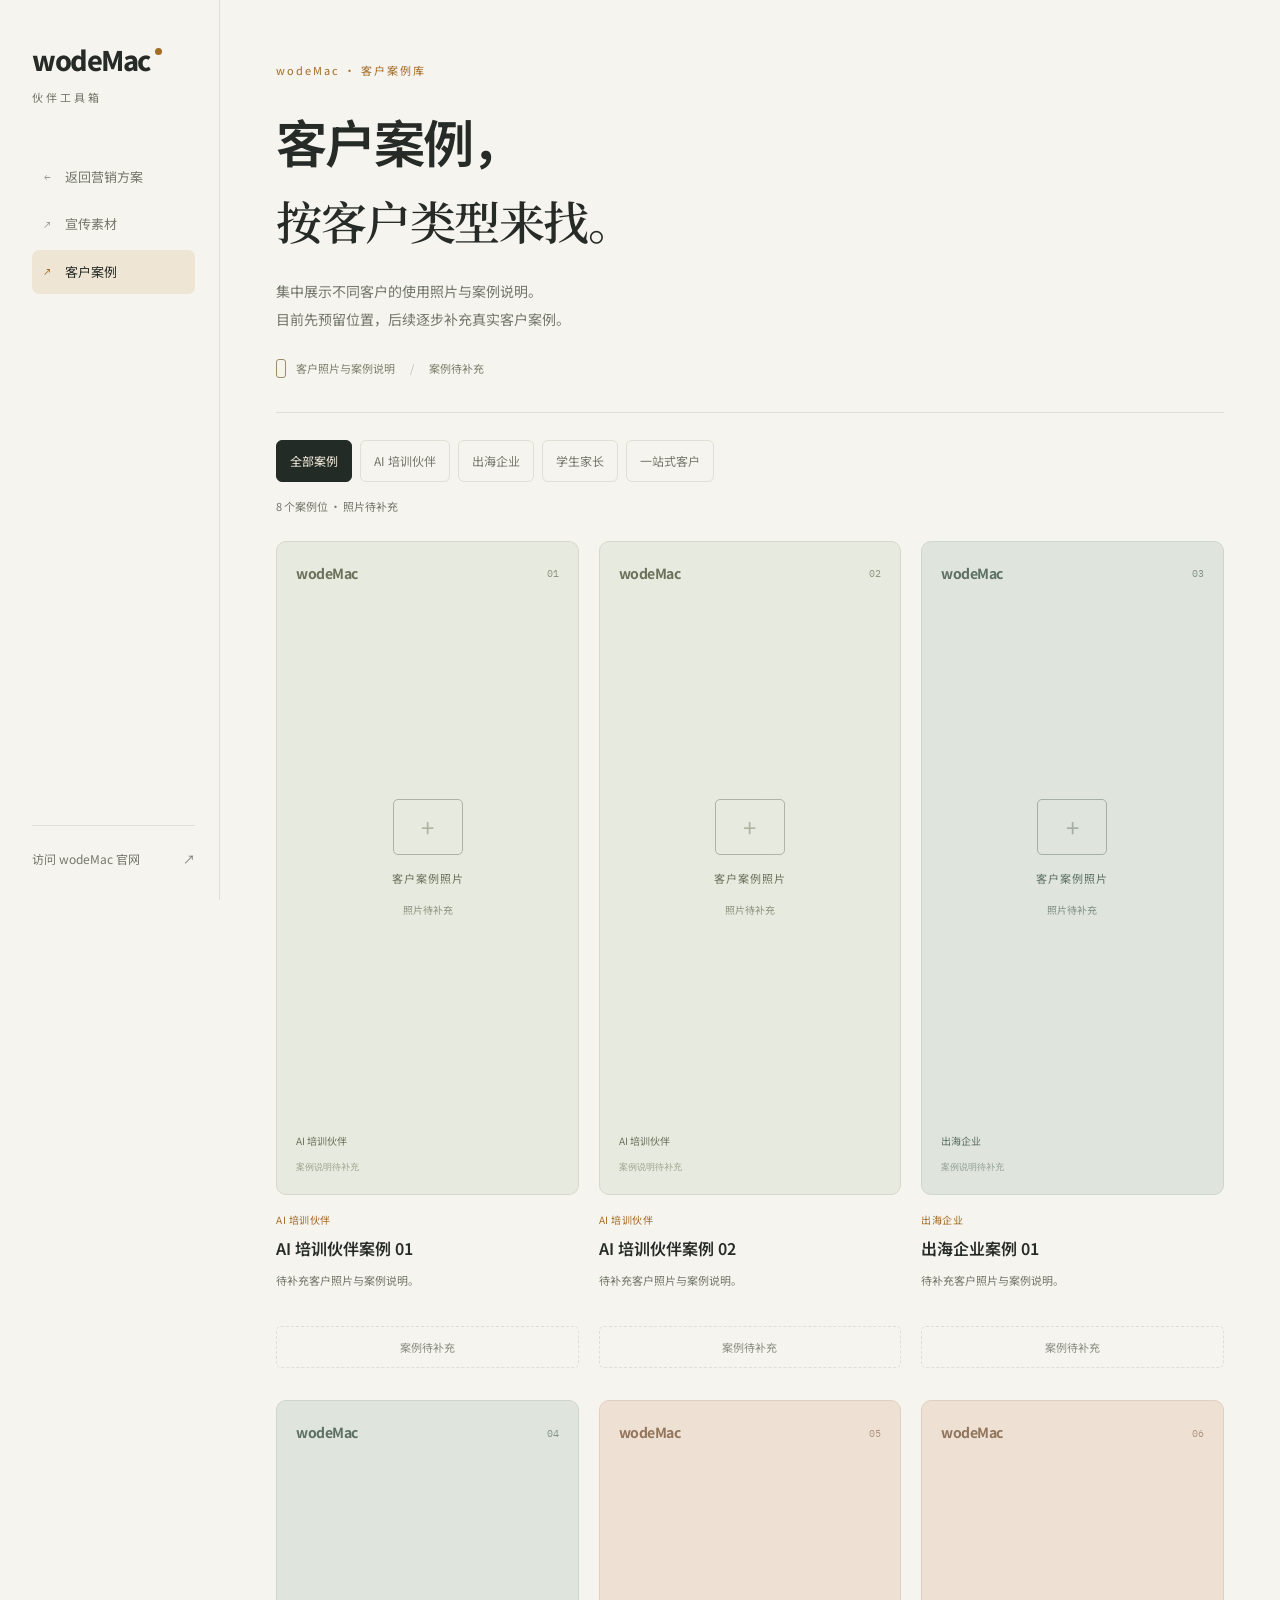
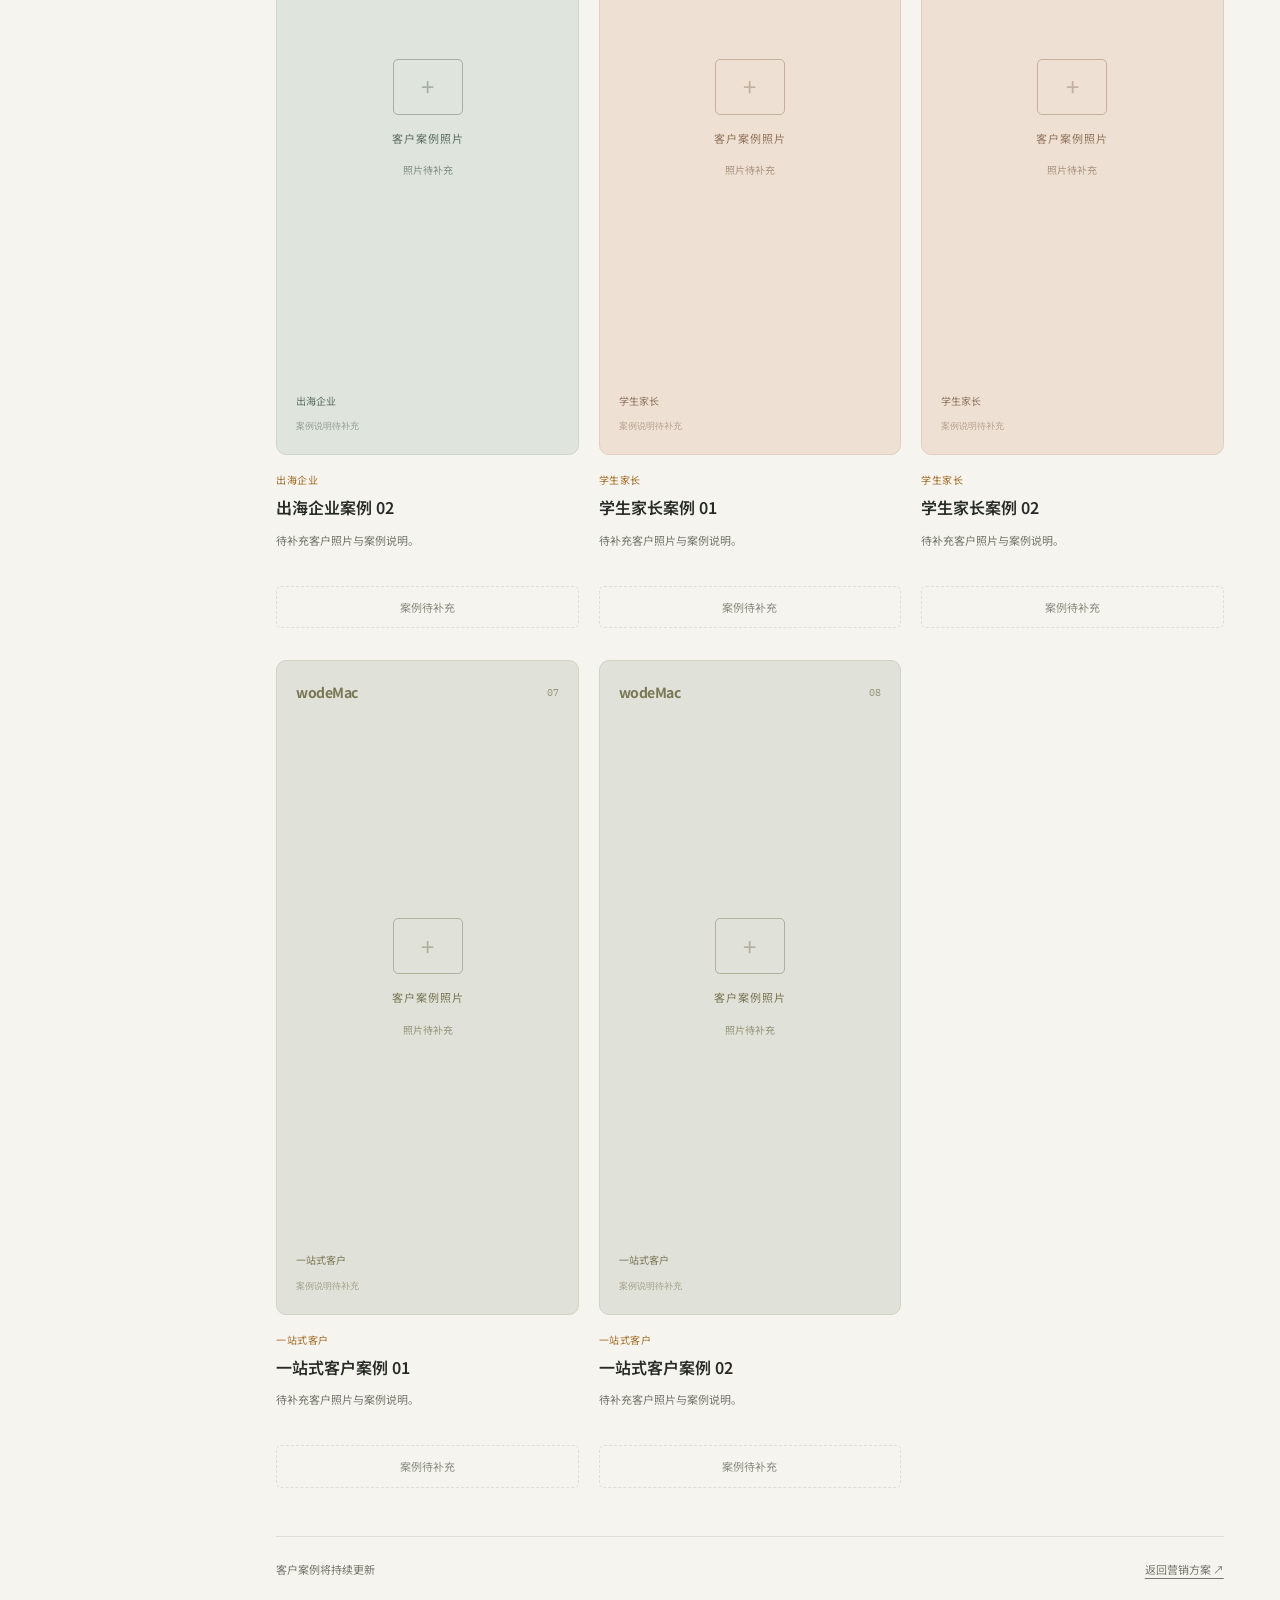
==== cases.html @ 7e81c93b "Add categorized customer case library placeholders" ====
<!DOCTYPE html>
<html lang="zh-CN">
<head>
<meta charset="utf-8"><meta name="viewport" content="width=device-width,initial-scale=1,viewport-fit=cover">
<meta name="theme-color" content="#f6f4ee"><meta name="description" content="wodeMac 客户案例库，按 AI 培训伙伴、出海企业、学生家长和一站式客户分类。">
<title>客户案例 · wodeMac</title>
<link rel="preconnect" href="https://fonts.googleapis.com"><link rel="preconnect" href="https://fonts.gstatic.com" crossorigin>
<link href="https://fonts.googleapis.com/css2?family=IBM+Plex+Mono:wght@400;500;600&family=Noto+Sans+SC:wght@400;500;600;700;800&family=Noto+Serif+SC:wght@600;700&display=swap" rel="stylesheet">
<link rel="stylesheet" href="styles.css"><script src="materials.js" defer></script>
</head>
<body class="materials-page cases-page" data-library="cases">
<a class="skip-link" href="#library">跳到客户案例</a>
<aside class="sidebar" aria-label="伙伴工具箱">
  <a class="wordmark" href="index.html" aria-label="返回营销方案">wodeMac<span class="brand-dot" aria-hidden="true"></span></a>
  <p class="sidebar-caption">伙伴工具箱</p>
  <nav class="chapter-nav" aria-label="页面导航">
    <a href="index.html"><span>←</span>返回营销方案</a>
    <a href="materials.html"><span>↗</span>宣传素材</a>
    <a class="current" href="cases.html" aria-current="page"><span>↗</span>客户案例</a>
  </nav>
  <a class="official-link" href="https://wodemac.com/" target="_blank" rel="noopener">访问 wodeMac 官网 <span aria-hidden="true">↗</span></a>
</aside>
<main id="library">
  <header class="library-hero">
    <p class="library-eyebrow">wodeMac · 客户案例库</p>
    <h1>客户案例，<br><span>按客户类型来找。</span></h1>
    <p class="library-intro">集中展示不同客户的使用照片与案例说明。<br>目前先预留位置，后续逐步补充真实客户案例。</p>
    <div class="library-format"><span class="format-symbol" aria-hidden="true"></span>客户照片与案例说明 <span class="format-divider" aria-hidden="true">/</span> 案例待补充</div>
  </header>
  <section class="library-content" aria-label="按客户群查找案例">
    <div class="library-toolbar"><div class="asset-filters" role="group" aria-label="客户群分类" id="asset-filters"></div><p id="asset-count" aria-live="polite">正在加载案例分类…</p></div>
    <div class="asset-grid" id="asset-grid"></div>
    <p class="library-error" id="library-error" hidden>案例列表暂时无法加载，请刷新页面重试。</p>
  </section>
  <footer class="library-footer"><span>客户案例将持续更新</span><a href="index.html">返回营销方案 ↗</a></footer>
</main>
</body></html>
---- styles.css ----
:root{color-scheme:light;--paper:#f6f4ee;--surface:#fffefa;--ink:#272b27;--muted:#73776c;--line:#dedfd5;--gold:#a36c27;--gold-soft:#eee5d4;--dark:#222b26;--sans:"Noto Sans SC","PingFang SC","Microsoft YaHei",sans-serif;--serif:"Noto Serif SC","Songti SC",serif;--mono:"IBM Plex Mono",ui-monospace,monospace;scroll-behavior:auto;scroll-padding-top:36px}
*{box-sizing:border-box}body{margin:0;background:var(--paper);color:var(--ink);font:400 15px/1.85 var(--sans);-webkit-font-smoothing:antialiased}a{color:inherit;text-underline-offset:4px}button,input{font:inherit}button,a,input{-webkit-tap-highlight-color:transparent}button{cursor:pointer}button:focus-visible,a:focus-visible,input:focus-visible{outline:3px solid #a36c27;outline-offset:4px}[hidden]{display:none!important}::selection{background:#e6d3ad;color:#222b26}p,h1,h2,h3{margin:0}ul{margin:0;padding-left:1.3em;display:grid;gap:10px}li::marker{color:var(--gold)}b,strong{font-weight:650}.skip-link{position:fixed;left:20px;top:-70px;z-index:30;padding:12px 20px;background:var(--surface)}.skip-link:focus{top:12px}
.sidebar{position:fixed;inset:0 auto 0 0;width:220px;padding:42px 24px 30px 32px;border-right:1px solid var(--line);display:flex;flex-direction:column;z-index:10;background:var(--paper)}.wordmark{display:flex;align-items:center;gap:5px;font-size:27px;line-height:1.3;font-weight:800;letter-spacing:-1.5px;text-decoration:none;white-space:nowrap}.brand-dot{width:7px;height:7px;border-radius:50%;background:var(--gold);align-self:flex-start;margin-top:6px}.sidebar-caption{font-size:11px;letter-spacing:3px;color:var(--muted);margin-top:10px}.chapter-nav{display:grid;gap:3px;margin-top:48px}.chapter-nav a{display:flex;align-items:center;gap:14px;text-decoration:none;font-size:13px;padding:10px 12px;border-radius:7px;color:var(--muted);transition:background .18s,color .18s}.chapter-nav a span{font:400 11px var(--mono);color:#989c90}.chapter-nav a:hover,.chapter-nav a.current{background:var(--gold-soft);color:var(--ink)}.chapter-nav a.current span{color:var(--gold)}.official-link{display:flex;justify-content:space-between;gap:8px;text-decoration:none;color:var(--muted);font-size:12px;margin-top:auto;padding:22px 0 0;border-top:1px solid var(--line)}.official-link:hover{color:var(--gold)}
main{max-width:1200px;margin:0 auto 0 220px;padding:40px clamp(28px,4.4vw,76px) 90px;display:grid;gap:0}main>*{min-width:0}.hero{background:var(--dark);color:#f7f6ef;border-radius:18px;padding:38px 40px 26px;display:grid;gap:19px;position:relative;overflow:hidden}.hero-kicker{display:flex;align-items:center;gap:9px;color:#d2bb8e;letter-spacing:2px;font-size:11px}.status-dot{width:6px;height:6px;background:#d6b16c;border-radius:50%}h1{font-size:clamp(33px,3.65vw,58px);line-height:1.3;font-weight:600;letter-spacing:-2.5px}h1 span{font-family:var(--serif);font-weight:600;letter-spacing:-1.5px}.meta,.note{font-size:13px;color:var(--muted);line-height:1.9}.hero>.meta{color:#a5afa4;font-size:11px;line-height:1.8}.hero>.meta:first-of-type{margin-top:-7px}.hero .lead{font-size:16px;line-height:1.9;color:#e0e5dc;max-width:42em}.presets{display:flex;flex-wrap:wrap;gap:7px;align-items:center}.target{padding:18px 0;border-top:1px solid #465047;border-bottom:1px solid #465047;margin-top:2px}.target-label{font-size:12px;color:#bcc6b9;flex:0 0 100%;margin-bottom:3px;letter-spacing:1px}.btn{border:1px solid #566055;border-radius:6px;min-height:38px;padding:7px 13px;background:transparent;color:#e8ece4;font-size:12px;white-space:nowrap;transition:background .18s,border-color .18s,transform .18s}.btn:hover{background:#39443a;border-color:#c7ac7a}.btn.on{background:#dfc18a;color:#263026;border-color:#dfc18a;font-weight:700}.target-custom{display:flex;gap:8px;align-items:center;font-size:11px;color:#b9c3b5;margin-left:6px}.mini{width:70px;padding:6px 9px;text-align:right;border:1px solid var(--line);border-radius:5px;background:#fbfbf6;color:var(--ink);font:500 14px/1.5 var(--mono);min-height:36px;font-variant-numeric:tabular-nums}.target-custom .mini{width:66px;background:#18231c;border-color:#566055;color:#eff1eb}.target-custom .mini:focus{border-color:#dfc18a}#plan-reset{font-size:11px;color:#bec8b9;border-color:transparent;padding-inline:6px}#plan-reset:hover{color:#fff;background:transparent}.goal{display:grid;grid-template-columns:repeat(3,minmax(0,1fr));gap:20px;padding:4px 0 3px}.goal>div{min-width:0;border-right:1px solid #465047}.goal>div:last-child{border:0}.goal b{display:block;font:500 clamp(25px,3.4vw,42px)/1.4 var(--mono);letter-spacing:-1.5px;color:#e4c891}.goal span{font-size:11px;color:#bcc6b9}.hero .save-state{font-size:10px;padding-top:12px;border-top:1px solid #465047;margin-top:-5px;opacity:.8}
.plan-section{padding-top:54px;scroll-margin-top:32px}.plan-section>h2,.two h2{display:flex;align-items:baseline;gap:13px;font-size:23px;font-weight:700;line-height:1.6;letter-spacing:-.7px;margin:0 0 22px}.section-no{color:var(--gold);font:400 12px/1 var(--mono);letter-spacing:0;flex:none}.plan-section>.note{margin-top:14px}.plan-section>.table{margin-top:20px}.steps{list-style:none;padding:0;gap:0;border-top:1px solid var(--line)}.steps>li{position:relative;padding:22px 0 22px 90px;border-bottom:1px solid var(--line);font-size:14px;color:#5e665c;line-height:1.9}.steps>li>b{display:block;color:var(--ink);font-size:15px;margin-bottom:4px}.steps>li:before{position:absolute;left:0;top:21px;content:"80%";color:var(--gold);font:400 27px/1.5 var(--mono);letter-spacing:-1px}.steps>li:nth-child(2):before{content:"20%"}.steps>li:nth-child(3):before{content:"—";color:#92988a}
.segs{padding:0;margin:0;list-style:none;display:grid;grid-template-columns:.9fr 1.1fr;gap:14px}.segs li{border:1px solid var(--line);border-radius:11px;padding:24px;background:var(--surface);min-width:0}.segs li:first-child{grid-row:span 2;background:#ebe6d8;border-color:#d8ceb8}.segs h3{font-size:17px;line-height:1.65;font-weight:700;margin-bottom:13px;letter-spacing:-.25px}.segs li:first-child h3{font-size:20px}.segs p{font-size:14px;line-height:1.95}.segs .note{font-size:12px;margin-top:15px;padding-top:14px;border-top:1px solid var(--line);color:#6c7266}.segs li:first-child .note{border-color:#d4ccb8}.sub{font-size:15px;margin-top:27px!important;margin-bottom:8px;padding-left:13px;border-left:3px solid var(--gold)}.sub+.note{margin-top:8px!important}.sub~.note:last-child{font-size:13px;margin-top:16px;padding:14px 18px;background:#ebece3;border-radius:7px;color:#59624f}
.script{display:grid;grid-template-columns:repeat(2,minmax(0,1fr));gap:0 28px;border-top:1px solid var(--line)}.script>div{padding:23px 0;border-bottom:1px solid var(--line);min-width:0}.script>div:first-child{grid-column:1/-1;position:relative;padding:28px 30px 28px 50px;background:var(--surface);border:1px solid var(--line);border-top:0;border-radius:0 0 10px 10px}.script>div:first-child:before{content:"“";font:600 55px var(--serif);color:#c6b48b;position:absolute;left:13px;top:15px}.script h3{font-size:13px;font-weight:700;margin:0 0 12px;color:var(--gold);letter-spacing:.4px}.script p,.script li{font-size:14px;line-height:1.95}.script>div:first-child p{font-size:17px;color:#424c3e;line-height:2}.script ul{gap:7px}.partner-entry{margin-top:32px;background:var(--gold-soft);padding:20px 24px;border-radius:9px;display:flex;align-items:center;justify-content:space-between;gap:20px}.partner-entry>div{display:grid;gap:2px}.partner-entry span{font-size:10px;color:#8a724f;letter-spacing:1px}.partner-entry a{font:500 17px var(--mono);text-decoration:none;color:#5c492a}.partner-entry p{font-size:12px;color:#74654b;text-align:right}
.table{border:1px solid var(--line);border-radius:10px;overflow:auto;background:var(--surface)}table{width:100%;border-collapse:collapse;line-height:1.85;font-size:13px}th,td{padding:17px 18px;text-align:left;vertical-align:top;border-bottom:1px solid var(--line)}thead{background:#efefe7}thead th{font-size:11px;font-weight:500;color:var(--muted);white-space:nowrap}tbody th{font-weight:600;white-space:nowrap}tr:last-child>*{border-bottom:0}.num{font-family:var(--mono);font-variant-numeric:tabular-nums;white-space:nowrap}.prices{min-width:570px}.prices td.num{text-align:right;font-size:14px}.prices thead th:not(:first-child){text-align:right}.prices tbody tr:last-child{background:#ede6d6}.prices tbody tr:last-child th{color:#80531b}.prices tbody tr:last-child td:last-child{font-weight:600;color:#80531b}.work th{min-width:85px;max-width:190px;white-space:normal}.work td{line-height:1.95}.work td.num{width:90px}.work .mini{width:64px;transition:border-color .18s,background .18s}.mini:focus{background:#fff;border-color:var(--gold)}.total{background:#e9ebdf}.total>*{font-weight:600}.funnel{display:flex;flex-wrap:wrap;align-items:center;gap:14px;padding:23px 0 0;color:#6d7567}.funnel span{display:flex;align-items:baseline;gap:5px;font-size:11px}.funnel b{font:500 23px var(--mono);color:#6e783e;letter-spacing:-1px}.funnel i{font-style:normal;color:#a5ac97}.funnel-note{font-size:11px;margin-top:8px!important}.warn{color:#a55329}#w-note:empty{display:none}#timeline>.note:last-child{font-size:12px;padding:15px 18px;background:#e9ebdf;color:#5d674c;border-radius:7px;margin-top:16px}#timeline .work th{min-width:70px;white-space:nowrap}#timeline .work td:nth-child(2),#timeline .work td:nth-child(3){text-align:center}#timeline .work td:nth-child(3){color:var(--gold);font-weight:500}#commission>ul{list-style:none;padding:0;gap:0;border-top:1px solid var(--line)}#commission>ul>li{padding:16px 0;border-bottom:1px solid var(--line);font-size:14px}#commission>ul>li b{color:#737b65}#quote{margin-top:48px;padding:26px 30px;background:#ece7da;border-radius:10px;border:1px solid #ddd4bf}#quote h2{font-size:16px;margin-bottom:13px}#quote>.lead{font-family:var(--serif);font-size:23px;font-weight:600;line-height:1.9;color:#5b4c30}#quote .note{font-size:11px;color:#8b7a59;margin-top:12px}.two{display:grid;grid-template-columns:1fr 1fr;gap:30px;padding-top:54px}.two>div{padding:25px 24px;background:#eceee5;border-radius:10px}.two>div:last-child{background:transparent;border:1px solid var(--line)}.two h2{font-size:18px;gap:10px;margin-bottom:18px}.two ul{font-size:12px;gap:12px;line-height:1.95}
@media(min-width:1600px){main{margin-left:calc(220px + (100vw - 1600px)/2)}}
@media(max-width:1120px){.sidebar{position:sticky;inset:auto;top:0;width:auto;flex-direction:row;flex-wrap:wrap;align-items:center;gap:8px 24px;padding:15px 28px 0;border-right:0;border-bottom:1px solid var(--line);background:rgba(246,244,238,.97);backdrop-filter:blur(14px)}.wordmark{font-size:22px}.sidebar-caption{margin:0;letter-spacing:2px}.official-link{margin:0 0 0 auto;border:0;padding:0;gap:15px;font-size:11px}.chapter-nav{width:100%;margin:0;display:flex;overflow-x:auto;scrollbar-width:none;gap:3px;order:4;padding:3px 0 10px}.chapter-nav::-webkit-scrollbar{display:none}.chapter-nav a{flex:none;padding:7px 11px;font-size:11px;gap:6px}.chapter-nav a span{font-size:10px}main{margin:0 auto;max-width:1000px;padding:30px 36px 70px}.hero{padding:34px}.hero h1{font-size:48px}h1 span{letter-spacing:-1.8px}.plan-section{scroll-margin-top:120px}:root{scroll-padding-top:0}.hero{scroll-margin-top:120px}}
@media(max-width:700px){body{font-size:14px}.sidebar{padding:13px 20px 0;gap:7px 14px}.sidebar-caption{font-size:10px;letter-spacing:1.5px}.official-link{font-size:10px;gap:4px}.chapter-nav a{padding:6px 10px}.chapter-nav{padding-bottom:9px}main{padding:21px 20px 56px}.hero{padding:27px 24px 22px;border-radius:13px;gap:17px}.hero h1{font-size:37px;letter-spacing:-1.5px}.hero h1 span{display:block;font-size:37px;letter-spacing:1px;margin-top:3px}.hero-kicker{font-size:10px;letter-spacing:1px}.hero>.meta:first-of-type{font-size:10px;line-height:1.9;margin-top:-3px}.hero .lead{font-size:14px;line-height:1.95}.target{gap:8px;padding:16px 0}.target-label{font-size:11px}.target>.btn:not(#plan-reset){flex:1 0 27%;min-height:44px;font-size:12px}.target-custom{margin:2px 0 0;flex:1;justify-content:space-between}.target-custom .mini{width:70px;min-height:44px;font-size:16px}#plan-reset{min-height:40px;margin-top:2px;font-size:10px;padding:5px 0 5px 10px}.goal{gap:12px}.goal b{font-size:28px;letter-spacing:-1.2px;white-space:nowrap}.goal span{font-size:10px;line-height:1.6;display:block;max-width:70px;margin-top:3px}.hero>.meta{font-size:10px}.hero .save-state{font-size:9px}.plan-section{padding-top:38px}.plan-section>h2,.two h2{font-size:20px;gap:10px;line-height:1.65;margin-bottom:18px;letter-spacing:-.5px}.section-no{font-size:10px}.steps>li{padding:20px 0 20px 68px;font-size:13px}.steps>li:before{font-size:22px;top:20px}.steps>li>b{font-size:14px}.segs{grid-template-columns:1fr;gap:12px}.segs li:first-child{grid-row:auto}.segs li{padding:22px}.segs h3,.segs li:first-child h3{font-size:17px}.segs p{font-size:13px}.segs .note{font-size:12px}.sub{margin-top:22px!important}.script{grid-template-columns:1fr;gap:0}.script>div{padding:20px 0}.script>div:first-child{padding:23px 21px 23px 38px}.script>div:first-child:before{left:10px;font-size:42px}.script>div:first-child p{font-size:15px}.script p,.script li{font-size:13px}.partner-entry{padding:18px 20px;align-items:start;flex-direction:column;gap:9px;margin-top:24px}.partner-entry p{text-align:left;font-size:11px}.partner-entry a{font-size:16px}.plan-section>.note{font-size:12px}.table{border-radius:8px}.work{min-width:0}.work thead{display:none}.work,.work tbody,.work tr,.work th,.work td{display:block;width:100%}.work tr{padding:20px;border-bottom:1px solid var(--line);display:grid;grid-template-columns:repeat(2,minmax(0,1fr));gap:12px 14px}.work tr:last-child{border:0}.work th,.work td{padding:0;border:0;min-width:0;max-width:none;white-space:normal}.work th{font-size:14px;grid-column:1/-1}.work td:not(.num){grid-column:1/-1;font-size:12px}.work td:empty{display:none}.work td.num{display:flex;align-items:center;justify-content:space-between;gap:8px;font-size:14px;width:auto}.work td.num:before{content:attr(data-label);font:400 11px var(--sans);color:var(--muted)}.work .mini{width:60px;min-height:44px;font-size:16px}.work .total td:before{font-size:12px}.funnel{gap:11px 8px;justify-content:space-between}.funnel span{font-size:9px;display:grid;gap:1px}.funnel b{font-size:21px}.funnel i{font-size:12px}.funnel-note{font-size:10px!important}.prices{min-width:0;display:block}.prices thead{display:none}.prices tbody{display:grid;grid-template-columns:repeat(2,minmax(0,1fr));gap:0}.prices tr{display:grid;grid-template-columns:1fr;min-width:0;padding:18px;border-right:1px solid var(--line);border-bottom:1px solid var(--line);gap:10px}.prices tr:nth-child(2n){border-right:0}.prices tr:nth-last-child(-n+2){border-bottom:0}.prices th,.prices td{display:block;border:0;padding:0;white-space:normal}.prices th{font-size:16px}.prices td.num{text-align:left;font-size:16px;line-height:1.45}.prices td:before{content:attr(data-label);display:block;font:400 10px/1.6 var(--sans);color:var(--muted);margin-bottom:2px}.prices td:last-child{border-top:1px solid var(--line);padding-top:9px;color:var(--gold)}#commission>ul>li{font-size:13px;padding:15px 0}#quote{margin-top:34px;padding:23px}#quote h2{font-size:15px}#quote>.lead{font-size:19px}.two{grid-template-columns:1fr;gap:14px;padding-top:36px}.two>div{padding:22px}.two h2{font-size:17px}.two ul{font-size:12px}#timeline .work tr{grid-template-columns:repeat(2,minmax(0,1fr))}#timeline .work td:nth-child(3){grid-column:auto}#timeline .work td:last-child{grid-column:1/-1}#timeline>.note:last-child{font-size:11px}#timeline .work th{min-width:0}}
@media(max-width:370px){main{padding-inline:14px}.sidebar{padding-inline:14px}.hero{padding:24px 20px}.hero h1,.hero h1 span{font-size:33px}.goal b{font-size:24px}.prices tr{padding:15px}.prices td.num{font-size:14px}.sidebar-caption{display:none}.official-link{font-size:10px}}
@media(prefers-reduced-motion:reduce){:root{scroll-behavior:auto}*{transition:none!important;animation:none!important}}
@media print{.sidebar,.skip-link,.target,.save-state{display:none}body{background:white;font-size:11pt}main{margin:0;padding:0;max-width:none}.hero{background:white;color:#222;border:1px solid #ddd}.hero .meta,.hero .lead,.goal span{color:#555}.goal b{color:#222}h1{font-size:30pt}.hero-kicker{color:#777}.hero .meta{border-color:#ddd}.plan-section{padding-top:24px}.table,.segs li,.script>div{break-inside:avoid}.two{display:block}.two>div{margin-top:15px}a{text-decoration:none}}
.goal b{display:flex;align-items:baseline;flex-wrap:wrap;gap:7px}.goal b small{font:400 18px/1.5 var(--sans);letter-spacing:0}.audience-focus{margin-top:14px;padding:13px 14px;background:#eeeadc;border-left:2px solid #b08a4b;border-radius:0 5px 5px 0;color:#605334}.audience-focus b{font-weight:600}
@media(max-width:700px){.goal b{gap:4px}.goal b small{font-size:13px}.goal span{max-width:none;font-size:9px;text-wrap:balance}.audience-focus{padding:12px}.goal b{font-size:27px}}
/* Partner materials library */
.chapter-nav .materials-nav{border-top:1px solid var(--line);border-radius:0;margin-top:12px;padding-top:18px;color:var(--gold)}.materials-entry{display:flex;justify-content:space-between;gap:24px;align-items:center;background:#ece6d8;border:1px solid #ded3bc;border-radius:10px;text-decoration:none;margin-top:20px;padding:22px 25px;transition:border-color .2s,background .2s}.materials-entry:hover{border-color:var(--gold);background:#e9e0ce}.entry-label{font-size:10px;letter-spacing:2px;color:#8f7752}.materials-entry h2{font-size:20px;font-weight:600;margin-top:2px;white-space:nowrap}.materials-entry h2 span{font-size:20px;color:var(--gold);margin-left:20px}.materials-entry p{font-size:12px;color:#5c6454;line-height:1.9}.materials-entry p>span{font-size:11px;color:#817a68}.library-hero{padding:20px 0 34px;border-bottom:1px solid var(--line)}.library-eyebrow{font-size:11px;color:var(--gold);letter-spacing:2px;margin-bottom:23px}.library-hero h1{font-size:clamp(34px,4vw,53px);line-height:1.5;letter-spacing:-2px}.library-hero h1 span{font-size:.9em}.library-intro{font-size:14px;line-height:2;color:var(--muted);margin-top:20px}.library-format{display:flex;gap:10px;align-items:center;flex-wrap:wrap;font-size:11px;color:#7e826f;margin-top:25px}.format-symbol{display:inline-block;width:10px;height:19px;border:1px solid #9a8b6c;border-radius:3px}.format-divider{color:#bdc0b3;margin-inline:5px}.library-content{padding-top:27px}.library-toolbar{display:grid;gap:14px;margin-bottom:24px}.asset-filters{display:flex;gap:8px;flex-wrap:wrap}.asset-filter{background:transparent;border:1px solid var(--line);border-radius:6px;padding:9px 13px;font-size:12px;color:var(--muted);min-height:40px}.asset-filter:hover{border-color:#a48a5b;color:var(--gold)}.asset-filter.active{color:#f5eddc;background:var(--dark);border-color:var(--dark)}#asset-count{font-size:11px;color:var(--muted)}.asset-grid{display:grid;grid-template-columns:repeat(3,minmax(0,1fr));gap:32px 20px}.asset-card{min-width:0}.poster-preview{width:100%;border-radius:10px;overflow:hidden;background:#e7e3d7;color:#6b715b;position:relative;border:1px solid #d9d7ca;display:flex;flex-direction:column;justify-content:space-between;padding:19px}.poster-preview.business{background:#dfe4dc;color:#5d7064;border-color:#cdd6cb}.poster-preview.parents{background:#eee1d4;color:#92755b;border-color:#e0d0bf}.poster-preview.service{background:#e0e1d8;color:#797855;border-color:#d1d4c3}.poster-preview img{position:absolute;inset:0;width:100%;height:100%;object-fit:contain}.placeholder-top{display:flex;justify-content:space-between;align-items:center}.placeholder-brand{font-size:14px;font-weight:700;letter-spacing:-.5px}.placeholder-index{font:400 10px var(--mono);opacity:.7}.placeholder-center{display:grid;justify-items:center;align-content:center;gap:13px}.phone-outline{display:block;width:43px;height:88px;border:1px solid currentColor;border-radius:10px;position:relative;opacity:.45}.phone-outline:before{content:"";position:absolute;top:5px;left:15px;right:15px;height:3px;border-radius:4px;background:currentColor}.phone-outline:after{content:"+";position:absolute;inset:0;display:grid;place-items:center;font-size:20px;font-weight:400}.placeholder-label{font-size:11px;letter-spacing:1px}.placeholder-state{font-size:10px;opacity:.7}.placeholder-bottom{display:grid;gap:8px;font-size:10px}.placeholder-bottom span:last-child{font-family:var(--mono);font-size:9px;opacity:.6}.asset-details{padding-top:16px;display:flex;flex-direction:column}.asset-category{font-size:10px;color:var(--gold);margin-bottom:5px;letter-spacing:.5px}.asset-details h2{font-size:16px;line-height:1.7;margin:0 0 8px;font-weight:600}.asset-description{font-size:11px;line-height:1.9;color:var(--muted);min-height:42px}.asset-download{display:block;padding:10px 12px;border:1px solid var(--line);border-radius:5px;font-size:11px;text-align:center;text-decoration:none;color:var(--ink);background:var(--surface);margin-top:14px;min-height:40px}.asset-download:disabled{background:transparent;color:#898e81;cursor:default;border-style:dashed}.library-error{padding:30px 0;color:var(--muted);font-size:14px}.library-footer{margin-top:48px;padding-top:22px;border-top:1px solid var(--line);display:flex;justify-content:space-between;gap:20px;font-size:11px;color:var(--muted)}
@media(max-width:1120px){.chapter-nav .materials-nav{border:0;border-radius:7px;padding-top:7px;margin-top:0}.asset-grid{grid-template-columns:repeat(3,minmax(0,1fr))}.materials-page .sidebar .chapter-nav{order:4}}
@media(max-width:700px){.materials-entry{flex-direction:column;gap:10px;align-items:start;padding:20px}.materials-entry h2{font-size:19px}.materials-entry h2 span{margin-left:15px}.materials-entry p{font-size:11px}.materials-entry p>span{font-size:10px}.library-hero{padding-top:10px}.library-hero h1{font-size:33px;letter-spacing:-1.5px}.library-hero h1 span{display:inline;font-size:.86em}.library-intro{font-size:12px;margin-top:18px}.library-intro br{display:none}.library-eyebrow{font-size:10px;margin-bottom:17px}.library-format{font-size:10px;gap:7px}.library-toolbar{gap:15px}.asset-filters{gap:7px}.asset-filter{font-size:11px;padding:8px 10px;min-height:44px}.asset-grid{grid-template-columns:repeat(2,minmax(0,1fr));gap:26px 14px}.poster-preview{padding:13px;border-radius:8px}.placeholder-brand{font-size:11px}.placeholder-index{font-size:8px}.phone-outline{width:30px;height:61px;border-radius:7px}.phone-outline:before{left:10px;right:10px;top:4px;height:2px}.phone-outline:after{font-size:16px}.placeholder-center{gap:10px}.placeholder-label{font-size:9px;letter-spacing:0}.placeholder-state{font-size:8px}.placeholder-bottom{font-size:8px;gap:5px}.placeholder-bottom span:last-child{font-size:7px}.asset-details{padding-top:12px}.asset-details h2{font-size:13px;line-height:1.8}.asset-category{font-size:9px}.asset-description{font-size:10px;min-height:58px}.asset-download{font-size:10px;padding:9px 5px}.library-footer{font-size:10px;margin-top:32px}}
@media(min-width:701px){.segs{grid-template-columns:1fr 1fr}.segs li:first-child{grid-row:auto}.segs li:last-child{grid-column:1/-1}}
/* Separate conversation guides for the three customer groups. */
.audience-jumps{display:flex;flex-wrap:wrap;gap:9px;margin:-2px 0 25px}.audience-jumps a{display:flex;align-items:center;gap:17px;border:1px solid var(--line);border-radius:6px;padding:9px 13px;font-size:12px;text-decoration:none;color:#626b5a;background:var(--surface)}.audience-jumps a:hover{border-color:#ac9469;background:#eee7d7}.audience-jumps a span{color:var(--gold)}.script-group{scroll-margin-top:36px;margin-top:28px}.script-group+.script-group{margin-top:42px}.script-group-heading{display:flex;align-items:baseline;gap:19px;margin-bottom:16px}.script-group-heading>p{font-size:10px;color:var(--gold);letter-spacing:1px;flex:none}.script-group-heading>h3{font-size:19px;font-weight:650;letter-spacing:-.3px}.script-group .script h4{font-size:13px;font-weight:700;margin:0 0 12px;color:var(--gold);letter-spacing:.4px}.script-group .script>div:first-child{padding:25px 27px;border-left:3px solid #b49762;border-radius:0 8px 8px 0}.script-group .script>div:first-child:before{display:none}.script-group .script>div:first-child p{font-size:16px;line-height:2}.pitch-common{margin-top:28px;padding:20px 23px;background:#e9ebdf;border-radius:8px}.pitch-common h3{font-size:13px;color:#626e4f;margin-bottom:8px}.pitch-common p{font-size:12px;line-height:1.95;color:#707a62}
@media(max-width:1120px){.script-group{scroll-margin-top:120px}}
@media(max-width:700px){.audience-jumps{gap:7px;margin-bottom:23px}.audience-jumps a{font-size:10px;gap:8px;padding:10px;min-height:44px}.script-group-heading{display:grid;gap:4px;margin-bottom:13px}.script-group-heading>p{font-size:9px}.script-group-heading>h3{font-size:17px}.script-group+.script-group{margin-top:32px}.script-group .script>div:first-child{padding:21px}.script-group .script>div:first-child p{font-size:14px}.script-group .script h4{font-size:12px}.pitch-common{padding:19px}.pitch-common h3{font-size:12px}.pitch-common p{font-size:11px}}

/* Customer cases share the library layout and customer filters. */
.chapter-nav .cases-nav{color:var(--gold)}.cases-entry{background:#e8ebdf;border-color:#d6dccb}.cases-entry:hover{background:#e1e6d6;border-color:#8d987b}.poster-preview:focus-visible{outline-offset:4px}.cases-page .phone-outline{width:70px;height:56px;border-radius:5px}.cases-page .phone-outline:before{display:none}.cases-page .phone-outline:after{content:"+";font-size:24px}.cases-page .poster-preview{background:#e7ebdf}.cases-page .poster-preview.parents{background:#eee1d4}.cases-page .poster-preview.business{background:#dfe4dc}.cases-page .poster-preview.service{background:#e0e1d8}
@media(max-width:700px){.cases-page .phone-outline{width:44px;height:36px}.cases-page .phone-outline:after{font-size:19px}}
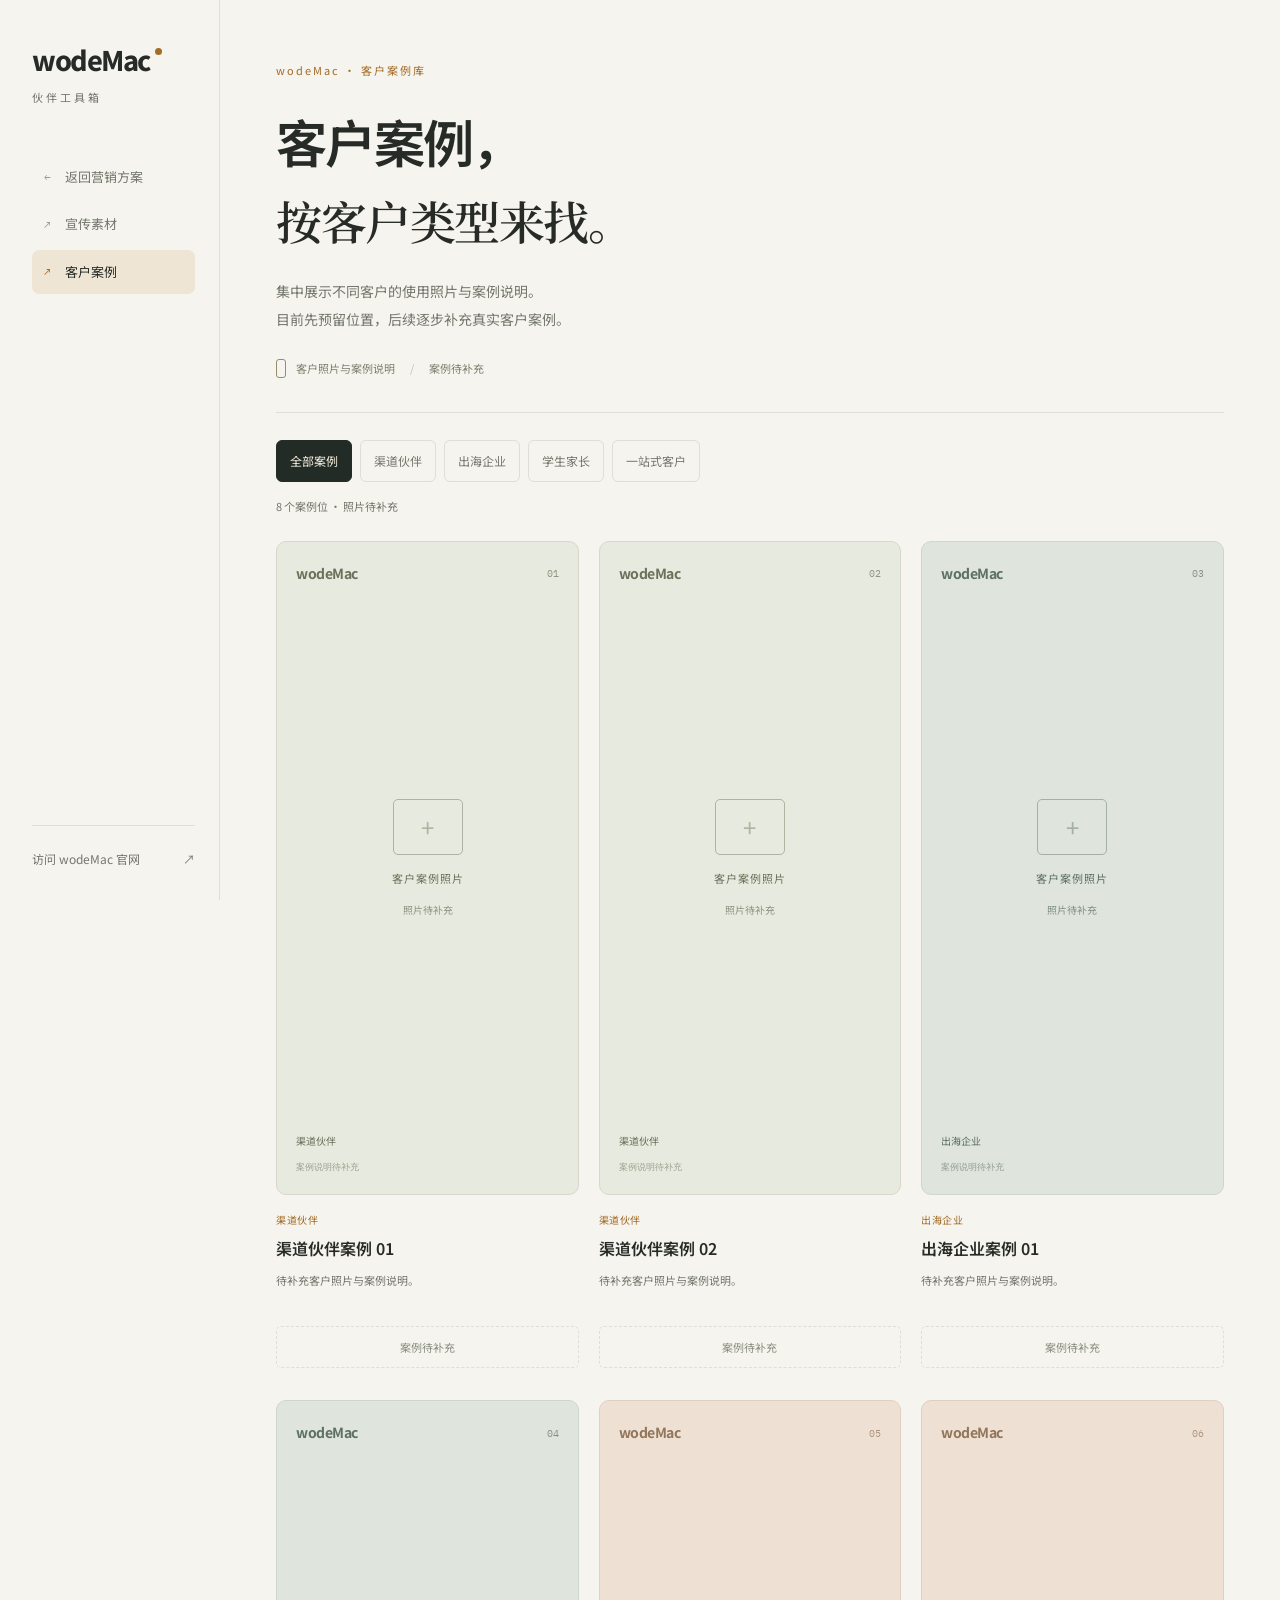
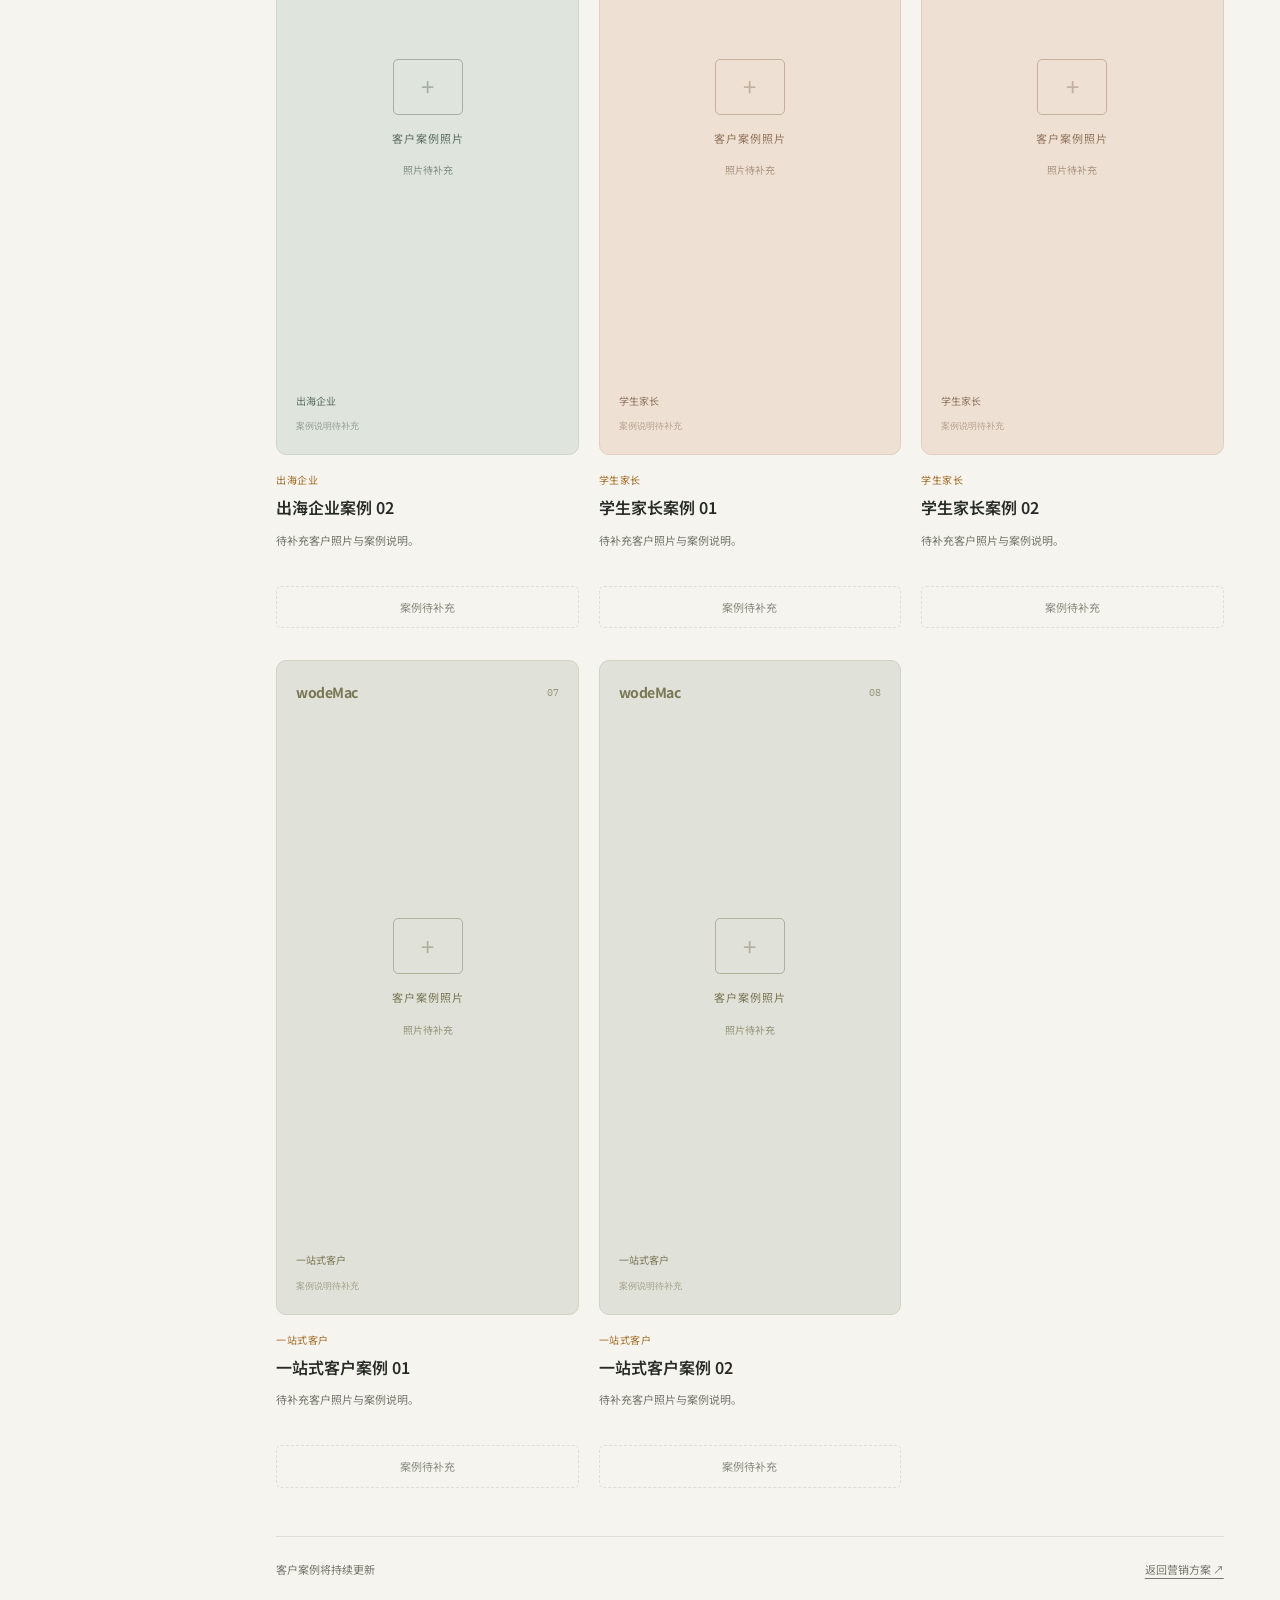
==== commit c12511d5: "Include account and recharge providers in partner strategy" ====
--- a/cases.html
+++ b/cases.html
@@ -2,7 +2,7 @@
 <html lang="zh-CN">
 <head>
 <meta charset="utf-8"><meta name="viewport" content="width=device-width,initial-scale=1,viewport-fit=cover">
-<meta name="theme-color" content="#f6f4ee"><meta name="description" content="wodeMac 客户案例库，按 AI 培训伙伴、出海企业、学生家长和一站式客户分类。">
+<meta name="theme-color" content="#f6f4ee"><meta name="description" content="wodeMac 客户案例库，按渠道伙伴、出海企业、学生家长和一站式客户分类。">
 <title>客户案例 · wodeMac</title>
 <link rel="preconnect" href="https://fonts.googleapis.com"><link rel="preconnect" href="https://fonts.gstatic.com" crossorigin>
 <link href="https://fonts.googleapis.com/css2?family=IBM+Plex+Mono:wght@400;500;600&family=Noto+Sans+SC:wght@400;500;600;700;800&family=Noto+Serif+SC:wght@600;700&display=swap" rel="stylesheet">
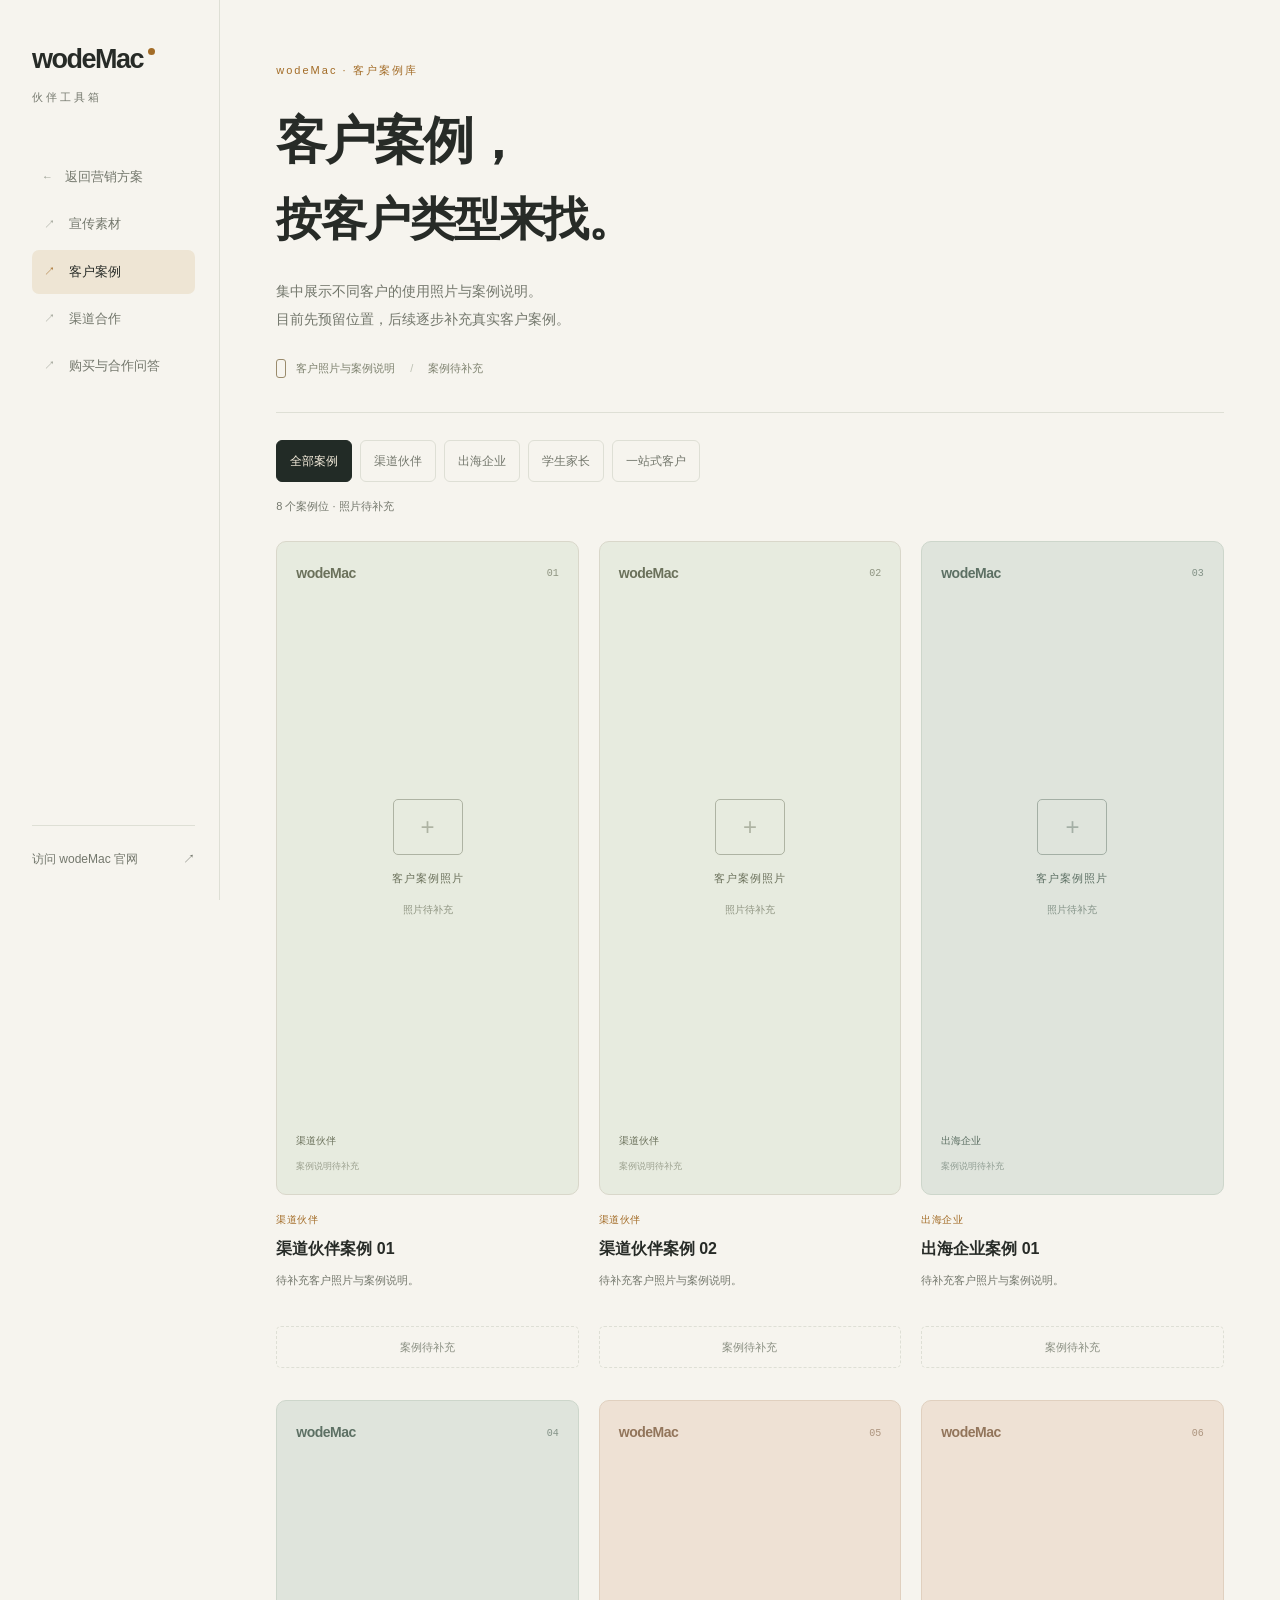
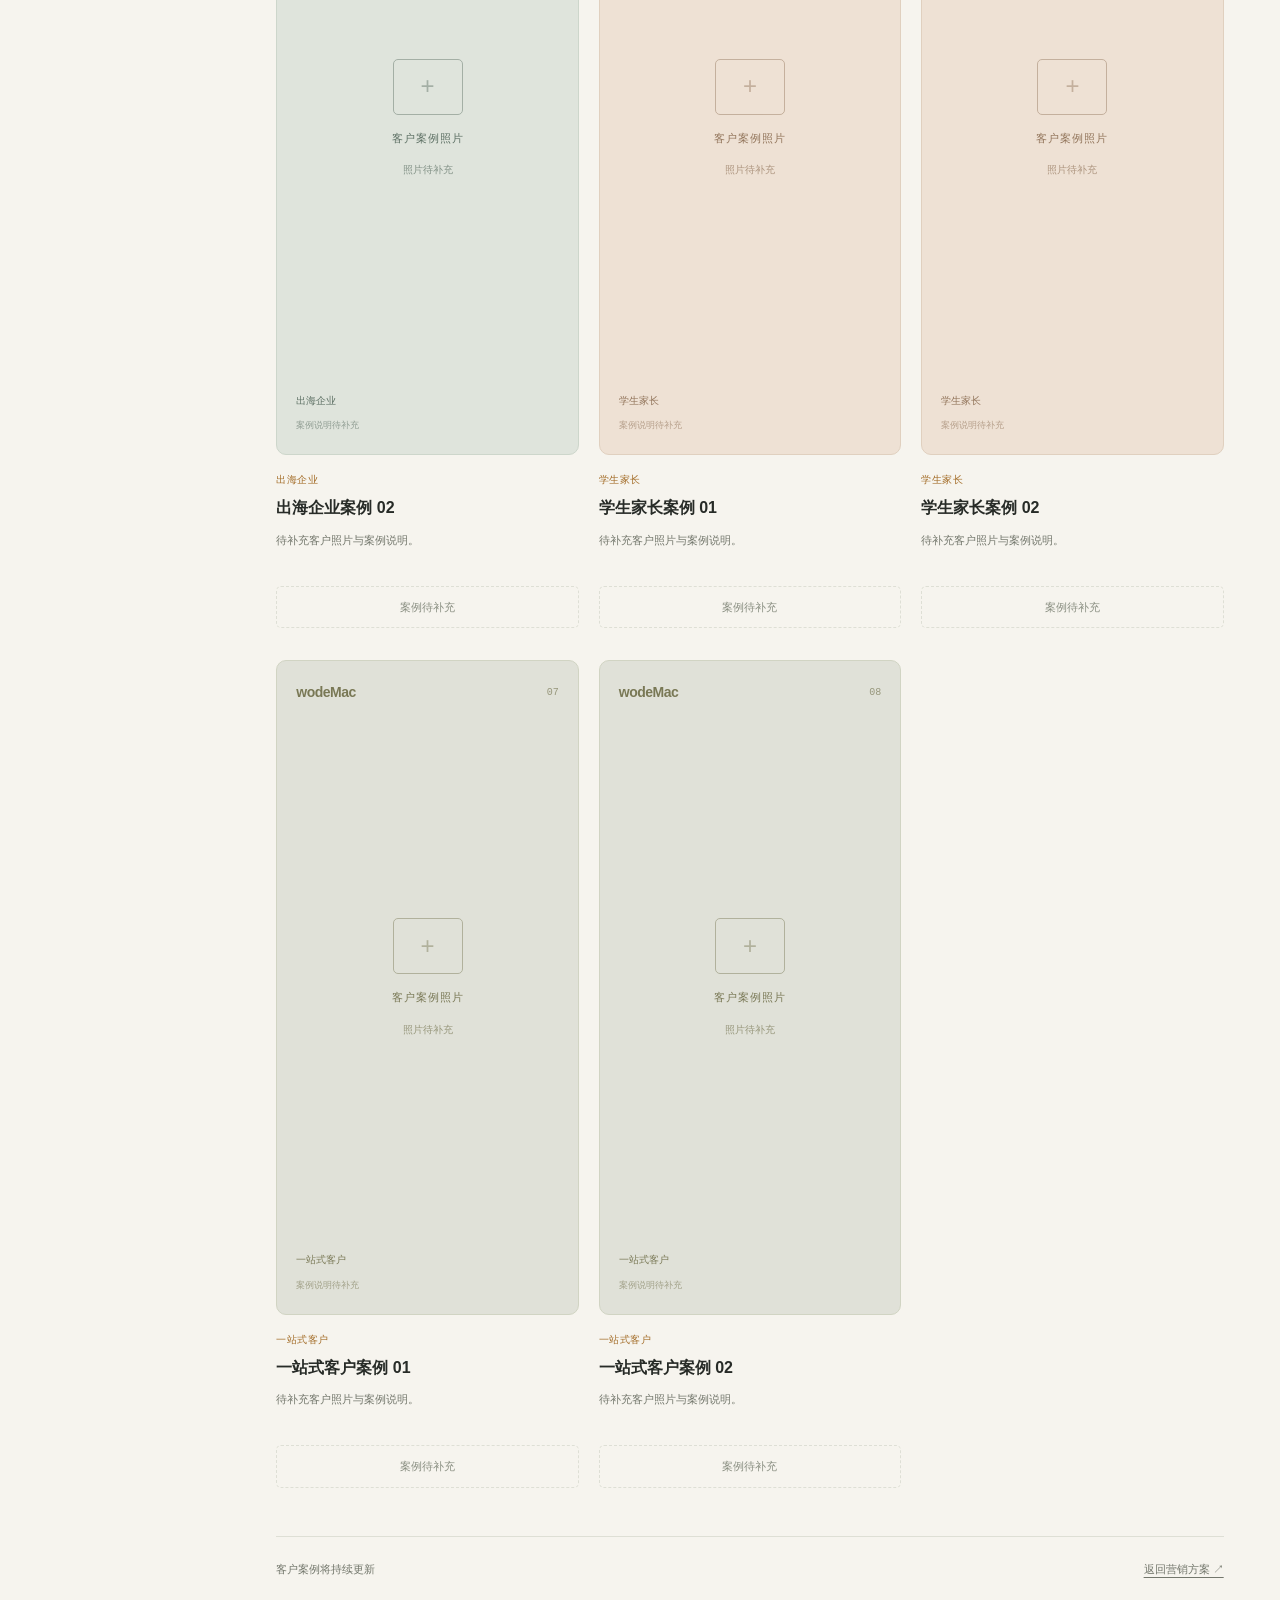
==== commit 1ad6dfbe: "Add crawlable Chinese partner pages and search metadata" ====
--- a/cases.html
+++ b/cases.html
@@ -1,12 +1,20 @@
 <!DOCTYPE html>
 <html lang="zh-CN">
-<head>
-<meta charset="utf-8"><meta name="viewport" content="width=device-width,initial-scale=1,viewport-fit=cover">
-<meta name="theme-color" content="#f6f4ee"><meta name="description" content="wodeMac 客户案例库，按渠道伙伴、出海企业、学生家长和一站式客户分类。">
-<title>客户案例 · wodeMac</title>
-<link rel="preconnect" href="https://fonts.googleapis.com"><link rel="preconnect" href="https://fonts.gstatic.com" crossorigin>
-<link href="https://fonts.googleapis.com/css2?family=IBM+Plex+Mono:wght@400;500;600&family=Noto+Sans+SC:wght@400;500;600;700;800&family=Noto+Serif+SC:wght@600;700&display=swap" rel="stylesheet">
-<link rel="stylesheet" href="styles.css"><script src="materials.js" defer></script>
+<head><meta charset="utf-8"><meta name="viewport" content="width=device-width,initial-scale=1,viewport-fit=cover">
+<meta name="theme-color" content="#f6f4ee"><link rel="stylesheet" href="styles.css"><script src="materials.js" defer></script>
+<title>客户案例资料待补充 | wodeMac</title>
+<meta name="description" content="wodeMac 客户案例资料页，当前预留分类位置，真实客户照片与案例说明待客户授权和核验后补充。">
+<meta name="robots" content="noindex,follow">
+<link rel="canonical" href="https://wodemac.vilesaint.com/cases.html">
+<meta property="og:type" content="website">
+<meta property="og:locale" content="zh_CN">
+<meta property="og:site_name" content="wodeMac">
+<meta property="og:title" content="客户案例资料待补充 | wodeMac">
+<meta property="og:description" content="wodeMac 客户案例资料页，当前预留分类位置，真实客户照片与案例说明待客户授权和核验后补充。">
+<meta property="og:url" content="https://wodemac.vilesaint.com/cases.html">
+<meta property="og:image" content="https://wodemac.com/assets/wodemac-og.jpg">
+<meta name="twitter:card" content="summary_large_image">
+<link rel="stylesheet" href="seo.css">
 </head>
 <body class="materials-page cases-page" data-library="cases">
 <a class="skip-link" href="#library">跳到客户案例</a>
@@ -17,6 +25,7 @@
     <a href="index.html"><span>←</span>返回营销方案</a>
     <a href="materials.html"><span>↗</span>宣传素材</a>
     <a class="current" href="cases.html" aria-current="page"><span>↗</span>客户案例</a>
+  <a href="partners.html"><span>↗</span>渠道合作</a><a href="faq.html"><span>↗</span>购买与合作问答</a>
   </nav>
   <a class="official-link" href="https://wodemac.com/" target="_blank" rel="noopener">访问 wodeMac 官网 <span aria-hidden="true">↗</span></a>
 </aside>
--- a/styles.css
+++ b/styles.css
@@ -27,3 +27,28 @@
 /* Customer cases share the library layout and customer filters. */
 .chapter-nav .cases-nav{color:var(--gold)}.cases-entry{background:#e8ebdf;border-color:#d6dccb}.cases-entry:hover{background:#e1e6d6;border-color:#8d987b}.poster-preview:focus-visible{outline-offset:4px}.cases-page .phone-outline{width:70px;height:56px;border-radius:5px}.cases-page .phone-outline:before{display:none}.cases-page .phone-outline:after{content:"+";font-size:24px}.cases-page .poster-preview{background:#e7ebdf}.cases-page .poster-preview.parents{background:#eee1d4}.cases-page .poster-preview.business{background:#dfe4dc}.cases-page .poster-preview.service{background:#e0e1d8}
 @media(max-width:700px){.cases-page .phone-outline{width:44px;height:36px}.cases-page .phone-outline:after{font-size:19px}}
+
+/* WeChat contact at the end of the marketing plan. */
+.contact-footer{margin-top:54px;padding:34px;display:grid;grid-template-columns:minmax(0,1fr) auto;gap:32px;align-items:center;background:var(--dark);border-radius:14px;color:#eef1e8;scroll-margin-top:36px}.contact-kicker{font-size:10px;letter-spacing:2px;color:#d6bb87;margin-bottom:15px}.contact-copy h2{font-size:29px;line-height:1.5;letter-spacing:-.6px;margin-bottom:13px}.contact-copy>p:not(.contact-kicker){font-size:13px;color:#c4cdbf}.contact-copy .contact-description{font-size:12px!important;margin-top:13px;max-width:31em}.contact-actions{display:flex;gap:12px 20px;flex-wrap:wrap;margin-top:23px}.contact-actions a{font-size:11px;color:#e4c891}.contact-qr{margin:0;text-align:center;width:264px;max-width:100%}.contact-qr>a{display:block;padding:12px;border-radius:9px;background:white}.contact-qr img{display:block;width:100%;height:auto;border-radius:3px}.contact-qr figcaption{font-size:10px;color:#b9c4b4;margin-top:12px}.contact-actions a:hover{color:white}
+@media(max-width:1120px){.contact-footer{scroll-margin-top:120px}}
+@media(max-width:700px){.contact-footer{grid-template-columns:1fr;gap:25px;padding:26px 24px;margin-top:36px}.contact-copy h2{font-size:25px}.contact-qr{justify-self:center;width:264px}.contact-copy>p:not(.contact-kicker){font-size:12px}.contact-actions{margin-top:18px}.contact-actions a{min-height:36px;display:inline-flex;align-items:center}.contact-kicker{font-size:9px}}
+
+/* The plan's central belief, before the partner resources. */
+.belief{margin-top:22px;padding:30px 34px;border:1px solid #ddd2bd;border-radius:12px;background:#eee8da;scroll-margin-top:36px}.belief-kicker{font-size:10px;letter-spacing:2px;color:var(--gold);margin-bottom:12px}.belief h2{font-family:var(--serif);font-size:32px;line-height:1.5;letter-spacing:-.7px;color:#59482c;margin-bottom:15px}.belief>p:not(.belief-kicker){font-size:14px;line-height:2;max-width:52em;color:#626453}.belief .belief-emphasis{margin-top:18px;font-size:18px!important;line-height:1.9!important;color:#59482c!important;font-weight:600}.pitch-common p+p{margin-top:12px}#quote .quote-principle{font-size:14px;color:#77603b;line-height:1.9;margin-bottom:18px;padding-bottom:16px;border-bottom:1px solid #d8ccb6}
+@media(max-width:1120px){.belief{scroll-margin-top:120px}}
+@media(max-width:700px){.belief{padding:24px;margin-top:20px}.belief h2{font-size:27px}.belief>p:not(.belief-kicker){font-size:13px}.belief .belief-emphasis{font-size:16px!important}#quote .quote-principle{font-size:13px}}
+
+/* Parent conversation: a clear reason to start and a concrete next step. */
+.script-group .script>.parent-pitch{grid-column:1/-1;padding:25px 27px;margin-top:18px;background:#eee7d8;border:1px solid #d9c9ab;border-left:3px solid var(--gold);border-radius:0 8px 8px 0;scroll-margin-top:36px}.parent-pitch h4{font-size:17px!important;color:#79531f!important}.parent-pitch p+p{margin-top:14px}.parent-contact{display:flex;align-items:center;justify-content:space-between;gap:18px;padding:16px 21px;margin-top:20px;border-radius:7px;background:var(--dark);color:#eee6d4;text-decoration:none;font-size:13px}.parent-contact:hover{background:#354238}.parent-contact span{color:#dfc18a;flex:none}#pitch-service .script .note{margin-top:12px;font-size:12px;color:var(--muted)}
+@media(max-width:1120px){.script-group .script>.parent-pitch{scroll-margin-top:120px}}
+@media(max-width:700px){.script-group .script>.parent-pitch{padding:21px;margin-top:14px}.parent-pitch h4{font-size:15px!important}.parent-contact{font-size:12px;padding:16px 18px}#pitch-service .script .note{font-size:11px}}
+
+/* Annual volume discounts and same-account quotation estimate. */
+.bulk-prices tbody tr:last-child{background:#f1f1e8}.bulk-prices tbody tr:last-child th,.bulk-prices tbody tr:last-child td:last-child{color:var(--ink);font-weight:500}.bulk-prices tbody tr:last-child td{font-size:12px}.bulk-prices th:first-child{white-space:normal;min-width:120px}.bulk-calculator{margin-top:22px;padding:23px 25px;border:1px solid #d5dccb;border-radius:9px;background:#e9ecdf}.bulk-calculator-heading{display:flex;align-items:center;justify-content:space-between;gap:16px;flex-wrap:wrap}.bulk-calculator-heading h3{font-size:16px}.bulk-calculator label{display:flex;align-items:center;gap:9px;font-size:12px;color:#606c55}.bulk-quantity{width:84px;min-height:42px;padding:7px 10px;border:1px solid #bdc6af;border-radius:5px;background:var(--surface);color:var(--ink);text-align:right;font:500 15px var(--mono)}#bulk-result{font-size:14px;line-height:1.95;margin-top:17px;color:#4d5c42}.bulk-calculator>a{display:inline-block;margin-top:14px;font-size:12px;color:#6c6f42}
+@media(max-width:700px){.bulk-calculator{padding:21px}.bulk-calculator-heading{align-items:start;gap:13px}.bulk-calculator-heading h3{font-size:15px}.bulk-calculator label{font-size:11px;gap:7px}.bulk-quantity{width:74px;min-height:44px;font-size:16px}#bulk-result{font-size:13px}.bulk-calculator>a{font-size:11px}.bulk-prices th:first-child{min-width:0}.bulk-prices tbody tr:last-child td{font-size:12px}}
+
+/* Customer value: business results, a higher starting point, teaching and growth. */
+.section-intro{font-size:14px;color:var(--muted);line-height:1.95;margin:-6px 0 23px}
+.value-segments{grid-template-columns:1fr;gap:20px}.value-segments>li,.value-segments>li:first-child{grid-row:auto;display:grid;grid-template-columns:minmax(0,.85fr) minmax(0,1.15fr);gap:20px 30px;padding:30px}.value-segments>li:nth-child(2){background:#f2ede2}.value-segments>li:nth-child(3){background:#e9ede5}.segment-kicker{font-size:10px!important;letter-spacing:1px;color:var(--gold);margin-bottom:15px!important}.value-segments h3,.value-segments li:first-child h3{font-size:25px;line-height:1.65;font-family:var(--serif);letter-spacing:-.6px;margin-bottom:14px}.segment-promise{font-size:15px!important;font-weight:600;color:#656c56}.segment-body h4{font-size:12px;color:var(--gold);margin:0 0 7px}.segment-body h4:not(:first-child){margin-top:18px}.segment-body p{font-size:13px}.value-segments .note{grid-column:1/-1;margin:0;padding-top:16px;font-size:12px}.access-value{margin-top:25px;padding:30px 32px;background:var(--dark);color:#e7eadd;border-radius:11px;scroll-margin-top:36px}.access-value .segment-kicker{color:#dfc18a}.access-value h3{font:600 26px/1.65 var(--serif);letter-spacing:-.5px;margin-bottom:15px}.access-value>p:not(.segment-kicker){font-size:14px;line-height:2;color:#c9d1c4}.access-value .access-promise{font-size:17px!important;font-weight:600;color:#e4c891!important;margin-top:18px}.access-value .note{font-size:12px!important;margin-top:20px;padding-top:17px;border-top:1px solid #465047}.plan-section>.section-intro{margin-top:-6px}.script-group .script>div:first-child h4{font-size:15px}.value-segments+ .access-value+.note{background:transparent;padding:0;margin-top:20px}
+@media(max-width:1120px){.access-value{scroll-margin-top:120px}}
+@media(max-width:700px){.section-intro{font-size:12px;margin-bottom:20px}.value-segments>li,.value-segments>li:first-child{grid-template-columns:1fr;gap:19px;padding:23px}.value-segments h3,.value-segments li:first-child h3{font-size:23px}.segment-promise{font-size:14px!important}.value-segments .note{font-size:11px}.segment-body p{font-size:13px}.access-value{padding:25px 23px}.access-value h3{font-size:22px}.access-value>p:not(.segment-kicker){font-size:13px}.access-value .access-promise{font-size:15px!important}.access-value .note{font-size:11px!important}.script-group .script>div:first-child h4{font-size:14px}}
--- a/seo.css
+++ b/seo.css
@@ -0,0 +1,38 @@
+/* Shared, locally served styles for the public service and partner information. */
+.seo-hero{padding:34px 0 32px;border-bottom:1px solid var(--line)}
+.seo-eyebrow{font:500 11px/1.6 var(--mono);letter-spacing:1.8px;color:var(--gold);margin-bottom:18px}
+.seo-hero h1{max-width:18em;font:700 clamp(30px,3.7vw,47px)/1.35 var(--sans);letter-spacing:-1.4px;margin-bottom:22px}
+.seo-lead{font-size:17px;line-height:1.95;max-width:47em}
+.seo-updated{font-size:12px;color:var(--muted);margin-top:18px}
+.seo-actions{display:flex;flex-wrap:wrap;gap:12px;margin-top:26px}
+.seo-actions a{display:inline-block;padding:10px 17px;border:1px solid var(--line);border-radius:7px;text-decoration:none;background:var(--surface);font-size:13px}
+.seo-actions a:first-child{background:var(--dark);border-color:var(--dark);color:var(--surface)}
+.seo-section{padding-top:38px;scroll-margin-top:32px}
+.seo-section>h2{font-size:24px;line-height:1.5;margin-bottom:18px;letter-spacing:-.6px}
+.seo-section>p+p{margin-top:14px}
+.seo-cards{display:grid;grid-template-columns:repeat(3,minmax(0,1fr));gap:16px}
+.seo-card{padding:24px;background:var(--surface);border:1px solid var(--line);border-radius:10px}
+.seo-card h3{font-size:17px;line-height:1.6;margin-bottom:12px}
+.seo-card p{font-size:13px;color:#555f52;line-height:1.95}
+.seo-card .seo-step{font:500 12px/1.5 var(--mono);color:var(--gold);margin-bottom:12px}
+.seo-callout,.seo-facts{padding:25px 28px;background:var(--gold-soft);border:1px solid #ded3bc;border-radius:10px;margin-top:28px}
+.seo-callout h2,.seo-facts h2{font-size:21px;margin-bottom:13px}
+.seo-callout p,.seo-facts p{font-size:13px;line-height:1.95}
+.seo-callout p+p,.seo-facts p+p{margin-top:12px}
+.seo-facts nav{display:flex;flex-wrap:wrap;gap:12px 22px;margin-top:16px;font-size:13px}
+.seo-table{width:100%;border-collapse:collapse;background:var(--surface);font-size:13px}
+.seo-table th,.seo-table td{padding:15px 18px;border:1px solid var(--line);text-align:left;vertical-align:top}
+.seo-table th{font-weight:650;background:#eee9dc}
+.seo-table-caption{font-size:12px;color:var(--muted);margin-top:12px}
+.seo-faq{padding:26px 0;border-bottom:1px solid var(--line);scroll-margin-top:32px}
+.seo-faq h2,.seo-faq h3{font-size:20px;line-height:1.65;margin-bottom:12px;letter-spacing:-.3px}
+.seo-faq p{max-width:49em;line-height:1.95}
+.seo-source{font-size:12px;color:var(--muted);margin-top:10px}
+.seo-resource-list{display:grid;grid-template-columns:repeat(2,minmax(0,1fr));gap:12px;list-style:none;padding:0}
+.seo-resource-list a{display:block;height:100%;padding:17px 20px;border:1px solid var(--line);border-radius:8px;text-decoration:none;background:var(--surface)}
+.seo-resource-list b{display:block;font-size:14px;margin-bottom:3px}
+.seo-resource-list span{font-size:12px;color:var(--muted)}
+.seo-footer{margin-top:40px;padding-top:22px;border-top:1px solid var(--line);display:flex;flex-wrap:wrap;justify-content:space-between;gap:12px;font-size:12px;color:var(--muted)}
+@media(max-width:1120px){.seo-section,.seo-faq{scroll-margin-top:130px}}
+@media(max-width:700px){.seo-hero{padding:15px 0 26px}.seo-hero h1{letter-spacing:-.8px}.seo-lead{font-size:15px}.seo-cards,.seo-resource-list{grid-template-columns:1fr}.seo-card{padding:21px}.seo-section{padding-top:30px}.seo-section>h2{font-size:21px}.seo-callout,.seo-facts{padding:22px}.seo-table th,.seo-table td{padding:12px 11px}.seo-faq h2,.seo-faq h3{font-size:18px}.seo-faq{padding:22px 0}}
+@media print{.seo-actions{display:none}.seo-card,.seo-callout,.seo-facts{break-inside:avoid;background:white}.seo-faq{break-inside:avoid}}
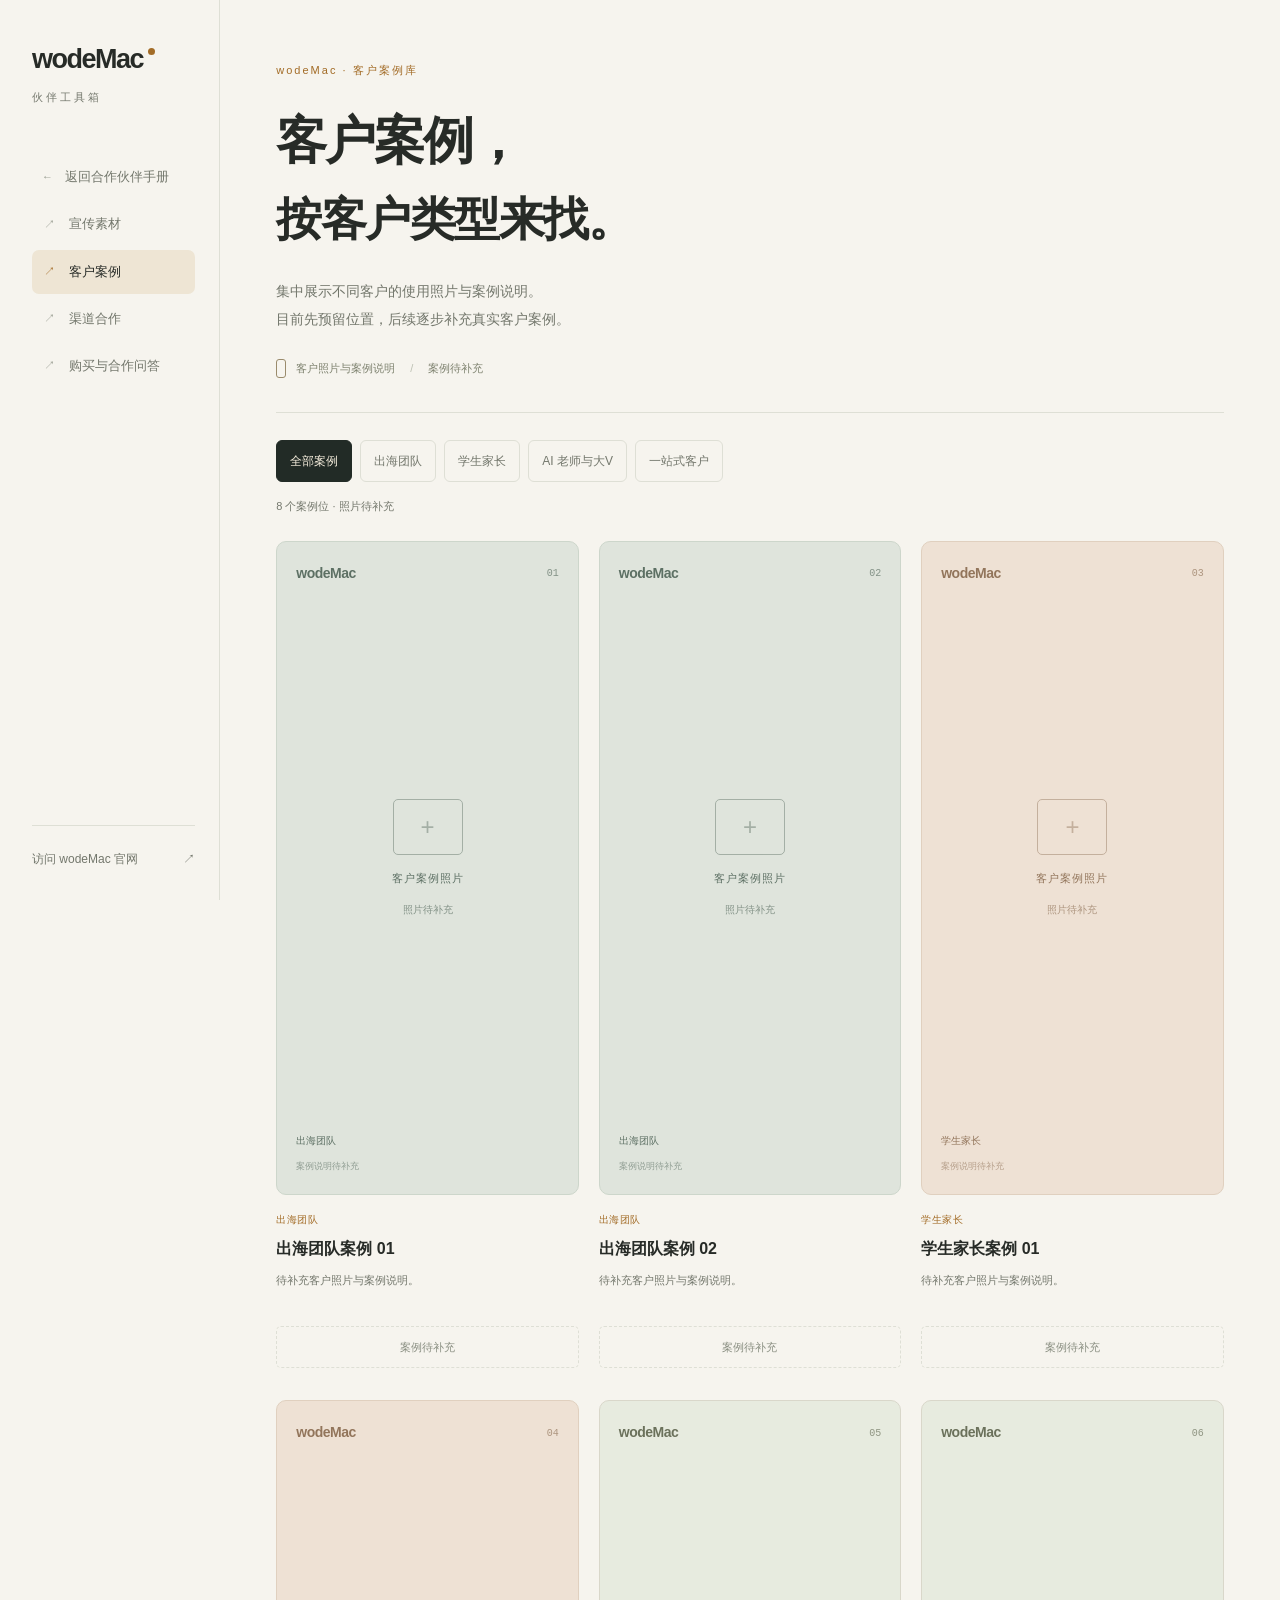
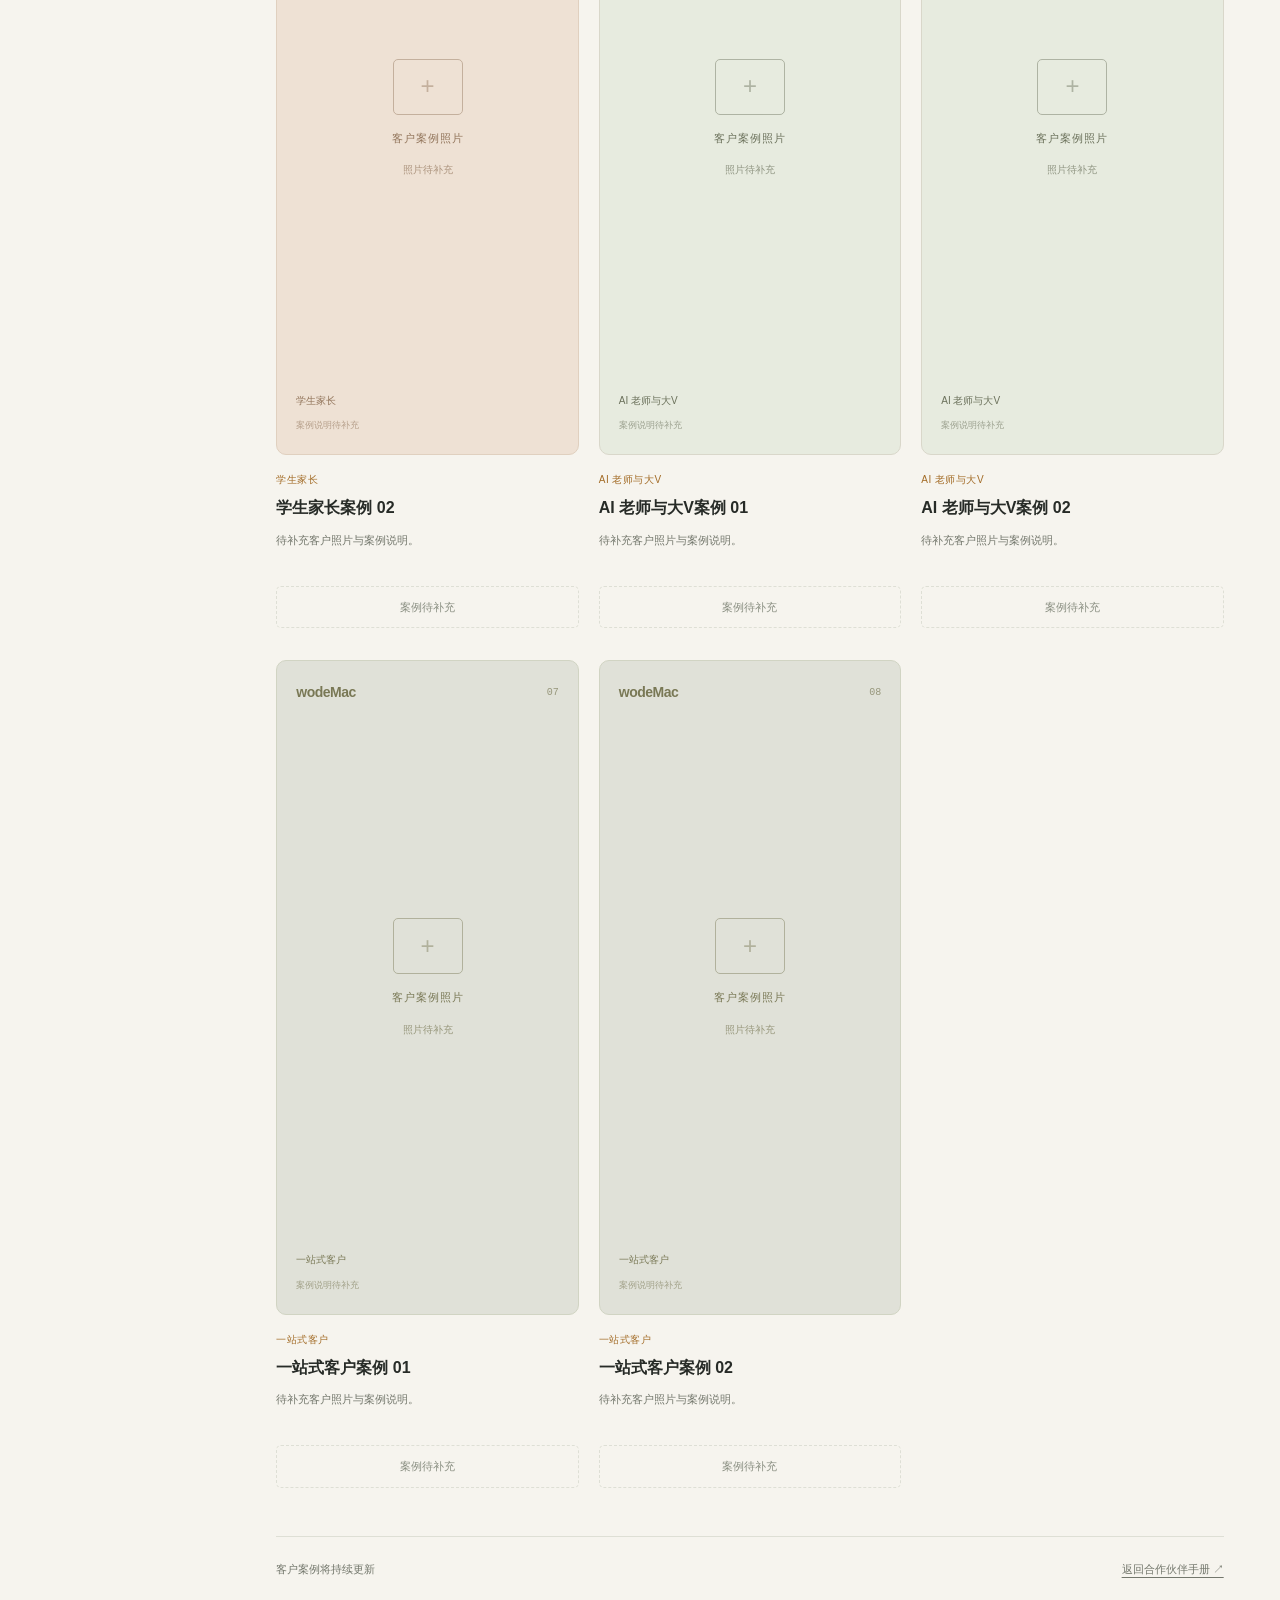
==== commit 24da16eb: "Rewrite the plan page as a partner handbook The page now speaks to partners instead of Elian: two wa" ====
--- a/cases.html
+++ b/cases.html
@@ -19,10 +19,10 @@
 <body class="materials-page cases-page" data-library="cases">
 <a class="skip-link" href="#library">跳到客户案例</a>
 <aside class="sidebar" aria-label="伙伴工具箱">
-  <a class="wordmark" href="index.html" aria-label="返回营销方案">wodeMac<span class="brand-dot" aria-hidden="true"></span></a>
+  <a class="wordmark" href="index.html" aria-label="返回合作伙伴手册">wodeMac<span class="brand-dot" aria-hidden="true"></span></a>
   <p class="sidebar-caption">伙伴工具箱</p>
   <nav class="chapter-nav" aria-label="页面导航">
-    <a href="index.html"><span>←</span>返回营销方案</a>
+    <a href="index.html"><span>←</span>返回合作伙伴手册</a>
     <a href="materials.html"><span>↗</span>宣传素材</a>
     <a class="current" href="cases.html" aria-current="page"><span>↗</span>客户案例</a>
   <a href="partners.html"><span>↗</span>渠道合作</a><a href="faq.html"><span>↗</span>购买与合作问答</a>
@@ -41,6 +41,6 @@
     <div class="asset-grid" id="asset-grid"></div>
     <p class="library-error" id="library-error" hidden>案例列表暂时无法加载，请刷新页面重试。</p>
   </section>
-  <footer class="library-footer"><span>客户案例将持续更新</span><a href="index.html">返回营销方案 ↗</a></footer>
+  <footer class="library-footer"><span>客户案例将持续更新</span><a href="index.html">返回合作伙伴手册 ↗</a></footer>
 </main>
 </body></html>
--- a/styles.css
+++ b/styles.css
@@ -52,3 +52,59 @@
 .value-segments{grid-template-columns:1fr;gap:20px}.value-segments>li,.value-segments>li:first-child{grid-row:auto;display:grid;grid-template-columns:minmax(0,.85fr) minmax(0,1.15fr);gap:20px 30px;padding:30px}.value-segments>li:nth-child(2){background:#f2ede2}.value-segments>li:nth-child(3){background:#e9ede5}.segment-kicker{font-size:10px!important;letter-spacing:1px;color:var(--gold);margin-bottom:15px!important}.value-segments h3,.value-segments li:first-child h3{font-size:25px;line-height:1.65;font-family:var(--serif);letter-spacing:-.6px;margin-bottom:14px}.segment-promise{font-size:15px!important;font-weight:600;color:#656c56}.segment-body h4{font-size:12px;color:var(--gold);margin:0 0 7px}.segment-body h4:not(:first-child){margin-top:18px}.segment-body p{font-size:13px}.value-segments .note{grid-column:1/-1;margin:0;padding-top:16px;font-size:12px}.access-value{margin-top:25px;padding:30px 32px;background:var(--dark);color:#e7eadd;border-radius:11px;scroll-margin-top:36px}.access-value .segment-kicker{color:#dfc18a}.access-value h3{font:600 26px/1.65 var(--serif);letter-spacing:-.5px;margin-bottom:15px}.access-value>p:not(.segment-kicker){font-size:14px;line-height:2;color:#c9d1c4}.access-value .access-promise{font-size:17px!important;font-weight:600;color:#e4c891!important;margin-top:18px}.access-value .note{font-size:12px!important;margin-top:20px;padding-top:17px;border-top:1px solid #465047}.plan-section>.section-intro{margin-top:-6px}.script-group .script>div:first-child h4{font-size:15px}.value-segments+ .access-value+.note{background:transparent;padding:0;margin-top:20px}
 @media(max-width:1120px){.access-value{scroll-margin-top:120px}}
 @media(max-width:700px){.section-intro{font-size:12px;margin-bottom:20px}.value-segments>li,.value-segments>li:first-child{grid-template-columns:1fr;gap:19px;padding:23px}.value-segments h3,.value-segments li:first-child h3{font-size:23px}.segment-promise{font-size:14px!important}.value-segments .note{font-size:11px}.segment-body p{font-size:13px}.access-value{padding:25px 23px}.access-value h3{font-size:22px}.access-value>p:not(.segment-kicker){font-size:13px}.access-value .access-promise{font-size:15px!important}.access-value .note{font-size:11px!important}.script-group .script>div:first-child h4{font-size:14px}}
+
+/* Official-site scene links for partners to forward. */
+.scene-link{display:flex;flex-wrap:wrap;align-items:center;gap:6px 12px;grid-column:1/-1;margin-top:2px;padding:12px 14px;border:1px dashed #cdb48a;border-radius:9px;background:#fffefa99;font-size:13px;line-height:1.6}
+.scene-link-label{color:var(--gold);font-weight:650}
+.scene-link a{font-family:var(--mono);font-size:12.5px;color:var(--ink);word-break:break-all}
+.copy-link{padding:3px 11px;border:1px solid var(--gold);border-radius:999px;background:transparent;color:var(--gold);font-size:12px;line-height:1.6}
+.copy-link:hover{background:var(--gold-soft)}
+.scene-link small{flex-basis:100%;color:var(--muted);font-size:12px}
+.scene-link code{font-family:var(--mono);font-size:11.5px;padding:0 4px;border-radius:4px;background:var(--gold-soft);color:var(--ink)}
+.access-value .scene-link{margin-top:16px;background:#ffffff0d;border-color:#dfc18a66}
+.access-value .scene-link a{color:#f1ead8}.access-value .scene-link small{color:#aab3a5}.access-value .scene-link code{background:#ffffff1a;color:#f1ead8}
+.access-value .copy-link{border-color:#dfc18a;color:#dfc18a}.access-value .copy-link:hover{background:#dfc18a26}
+
+/* Newest material badge. */
+.asset-new{display:inline-block;margin-left:8px;padding:0 7px;border-radius:999px;background:var(--gold);color:#fffefa;font-size:9px;line-height:16px;letter-spacing:.5px;vertical-align:1px}
+
+/* Full-screen save view for in-app browsers that ignore <a download> (see save-image.js). */
+.save-image-open,.save-image-open body{overflow:hidden}
+.save-image-layer{position:fixed;inset:0;z-index:100;display:flex;flex-direction:column;background:#111410f2;color:#f1ead8;-webkit-user-select:none;user-select:none}
+.save-image-layer[hidden]{display:none}
+.save-image-bar{display:flex;align-items:center;justify-content:space-between;gap:12px;padding:calc(12px + env(safe-area-inset-top)) 16px 12px;font-size:14px;line-height:1.5}
+.save-image-bar b{color:#e8c27c}
+.save-image-close{flex:none;padding:6px 16px;border:1px solid #e8c27c;border-radius:999px;background:transparent;color:#e8c27c;font-size:14px}
+.save-image-stage{flex:1;min-height:0;display:flex;align-items:center;justify-content:center;padding:0 12px;overflow:auto}
+.save-image-stage img{display:block;max-width:100%;max-height:100%;object-fit:contain;-webkit-touch-callout:default;-webkit-user-select:auto;user-select:auto;pointer-events:auto}
+.save-image-tip{padding:10px 16px calc(14px + env(safe-area-inset-bottom));color:#aab3a5;font-size:12px;text-align:center}
+
+/* Promo copy under each poster. */
+.asset-promo{margin-top:12px;padding:11px 12px 12px;border:1px solid #e3dccb;border-radius:6px;background:#faf7ef}.asset-promo-label{font-size:10px;color:var(--gold);letter-spacing:.5px;margin-bottom:5px}.asset-promo-text{font-size:12px;line-height:1.85;color:var(--ink);white-space:pre-line;user-select:text;-webkit-user-select:text}.asset-copy{display:block;width:100%;margin-top:10px;min-height:36px;padding:7px 10px;border:1px solid var(--gold);border-radius:5px;background:transparent;color:var(--gold);font-size:12px}.asset-copy:hover{background:var(--gold-soft)}.asset-copy.copied{background:var(--gold);color:#fffefa}
+@media(max-width:700px){.asset-promo{padding:9px 9px 10px}.asset-promo-text{font-size:11px;line-height:1.8}.asset-copy{font-size:11px;min-height:40px}}
+.asset-card{display:flex;flex-direction:column}.asset-details{flex:1}.asset-description{margin-bottom:14px}.asset-promo{margin:0 0 14px}.asset-details .asset-download{margin-top:auto}
+
+/* Partner handbook (2026-11-08). */
+.hero-actions{display:flex;flex-wrap:wrap;gap:10px 18px;align-items:center;padding-top:16px;border-top:1px solid #465047}
+.hero-actions a{color:#e0e5dc;font-size:13px;text-decoration:none;border-bottom:1px solid #6b7568;padding-bottom:2px}
+.hero-actions a.hero-primary{background:#dfc18a;color:#263026;border:0;border-radius:6px;padding:10px 18px;font-weight:700}
+.hero-actions a.hero-primary:hover{background:#ead1a0}
+.flow{list-style:none;padding:0;margin:0;border-top:1px solid var(--line);counter-reset:flow}
+.flow>li{position:relative;padding:20px 0 20px 64px;border-bottom:1px solid var(--line);font-size:14px;color:#5e665c;line-height:1.9;counter-increment:flow}
+.flow>li:before{content:counter(flow,decimal-leading-zero);position:absolute;left:0;top:19px;color:var(--gold);font:400 24px/1.5 var(--mono);letter-spacing:-1px}
+.flow.plain>li:before{content:"—";color:#a79d86}
+.flow>li>b{display:block;color:var(--ink);font-size:15px;margin-bottom:4px}
+.flow a{color:var(--gold)}.flow code{font-family:var(--mono);font-size:12px;padding:0 4px;border-radius:4px;background:var(--gold-soft);color:var(--ink)}
+.mode-cards{display:grid;grid-template-columns:1fr 1fr;gap:18px}
+.mode-cards article{padding:26px 26px 22px;border:1px solid var(--line);border-radius:12px;background:var(--surface)}
+.mode-cards article:first-child{background:#ece7da;border-color:#ddd4bf}
+.mode-cards h3{font-size:19px;line-height:1.6;margin:6px 0 14px;letter-spacing:-.4px}
+.mode-cards ul{list-style:none;padding:0;margin:0;display:grid;gap:9px;font-size:13px;line-height:1.85;color:#5e665c}
+.mode-cards b{color:var(--ink)}
+#modes>.note{margin-top:14px}
+.roles td:nth-child(3){color:#5c492a}
+.quote-actions{display:flex;flex-wrap:wrap;align-items:center;gap:8px 14px;margin-top:14px}
+.quote-actions .note{margin:0!important}
+@media(max-width:700px){.mode-cards{grid-template-columns:1fr;gap:12px}.mode-cards article{padding:22px}.mode-cards h3{font-size:17px}.flow>li{padding:18px 0 18px 48px;font-size:13px}.flow>li:before{font-size:19px;top:18px}.flow>li>b{font-size:14px}.hero-actions a{font-size:12px}.hero-actions a.hero-primary{flex:1 0 100%;text-align:center;min-height:44px;display:grid;place-items:center}}
+@media(max-width:700px){.partner-facts{gap:10px}.partner-facts b{font-size:21px!important;letter-spacing:-.8px}.partner-facts b small{font-size:12px}.roles td:before,#execution .work td:before{content:attr(data-label);display:block;font:600 10px/1.6 var(--sans);letter-spacing:1px;color:var(--muted);margin-bottom:2px}}
+@media(max-width:370px){.partner-facts b{font-size:18px!important}}
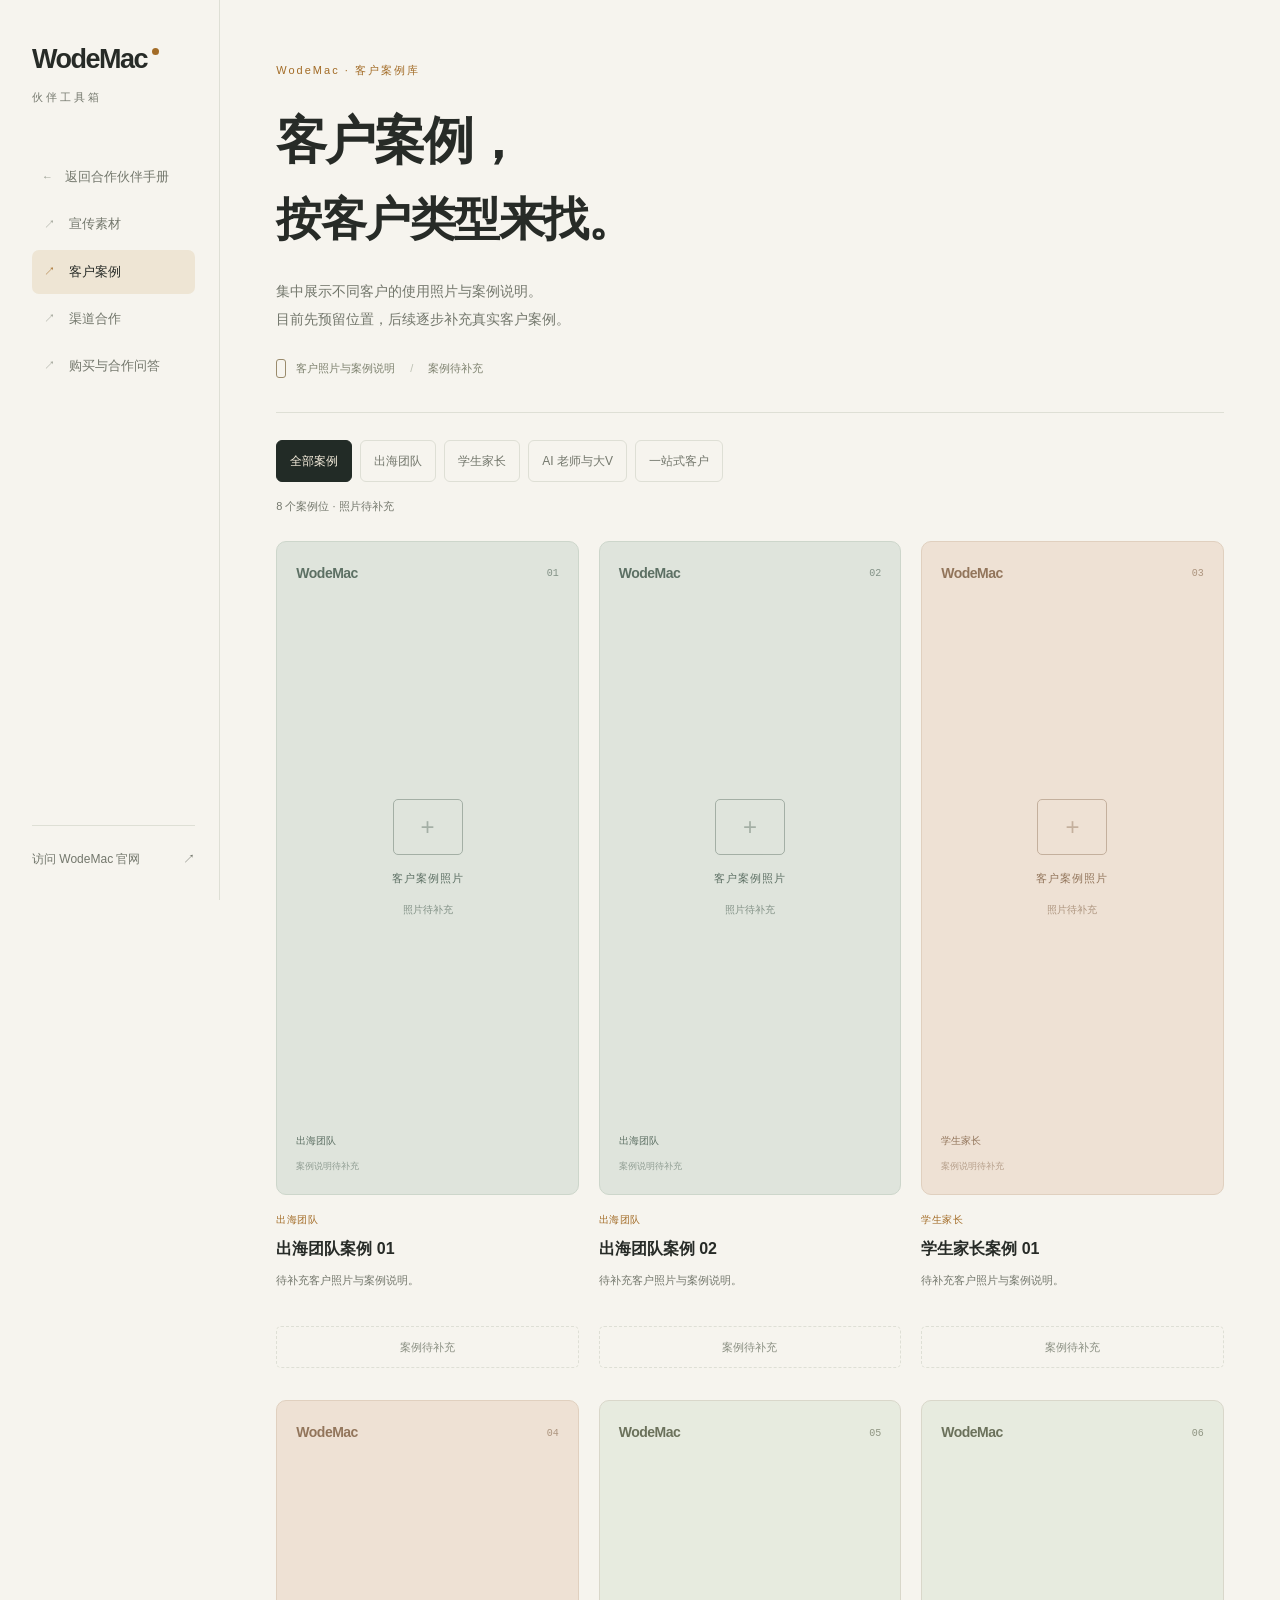
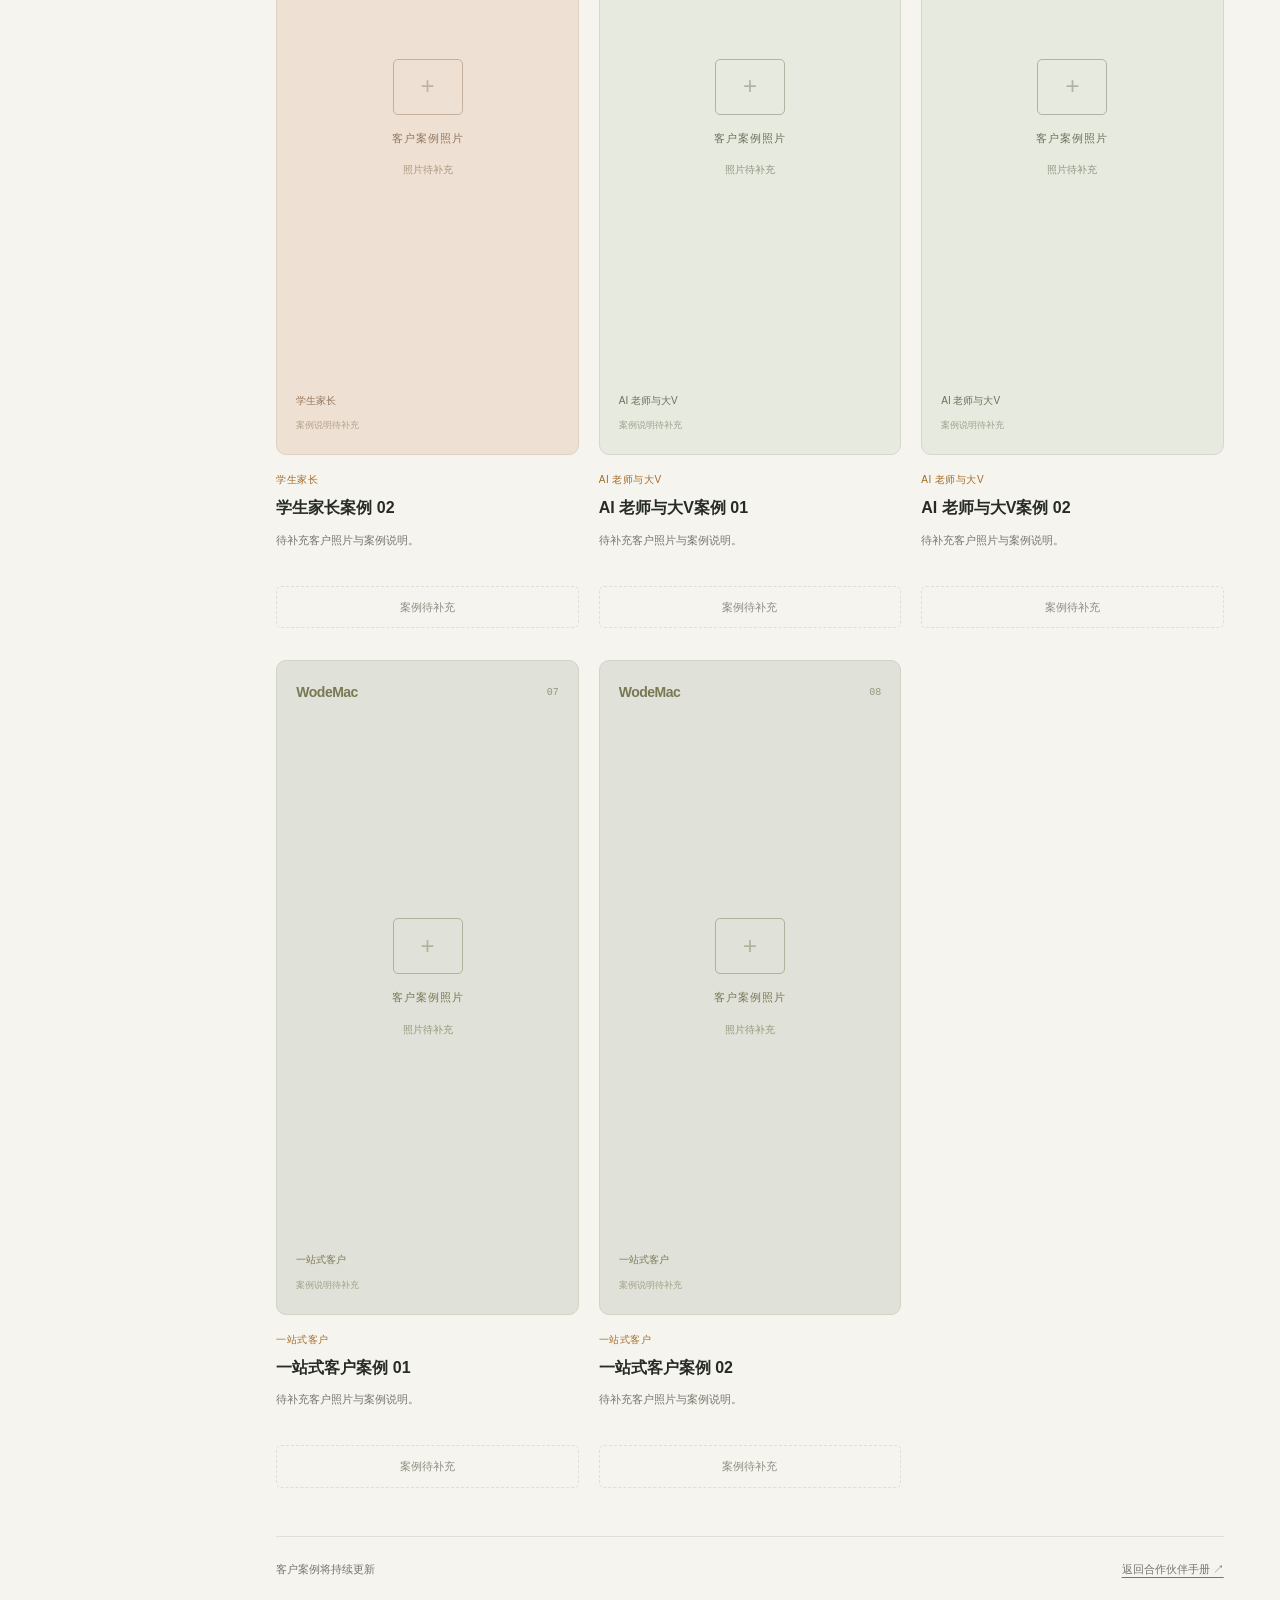
==== commit 12bdbec2: "Update the partner manual to the current WodeMac rules New first-order commissions, WodeMac spelling" ====
--- a/cases.html
+++ b/cases.html
@@ -2,15 +2,15 @@
 <html lang="zh-CN">
 <head><meta charset="utf-8"><meta name="viewport" content="width=device-width,initial-scale=1,viewport-fit=cover">
 <meta name="theme-color" content="#f6f4ee"><link rel="stylesheet" href="styles.css"><script src="materials.js" defer></script>
-<title>客户案例资料待补充 | wodeMac</title>
-<meta name="description" content="wodeMac 客户案例资料页，当前预留分类位置，真实客户照片与案例说明待客户授权和核验后补充。">
+<title>客户案例资料待补充 | WodeMac</title>
+<meta name="description" content="WodeMac 客户案例资料页，当前预留分类位置，真实客户照片与案例说明待客户授权和核验后补充。">
 <meta name="robots" content="noindex,follow">
 <link rel="canonical" href="https://wodemac.vilesaint.com/cases.html">
 <meta property="og:type" content="website">
 <meta property="og:locale" content="zh_CN">
-<meta property="og:site_name" content="wodeMac">
-<meta property="og:title" content="客户案例资料待补充 | wodeMac">
-<meta property="og:description" content="wodeMac 客户案例资料页，当前预留分类位置，真实客户照片与案例说明待客户授权和核验后补充。">
+<meta property="og:site_name" content="WodeMac">
+<meta property="og:title" content="客户案例资料待补充 | WodeMac">
+<meta property="og:description" content="WodeMac 客户案例资料页，当前预留分类位置，真实客户照片与案例说明待客户授权和核验后补充。">
 <meta property="og:url" content="https://wodemac.vilesaint.com/cases.html">
 <meta property="og:image" content="https://wodemac.com/assets/wodemac-og.jpg">
 <meta name="twitter:card" content="summary_large_image">
@@ -19,7 +19,7 @@
 <body class="materials-page cases-page" data-library="cases">
 <a class="skip-link" href="#library">跳到客户案例</a>
 <aside class="sidebar" aria-label="伙伴工具箱">
-  <a class="wordmark" href="index.html" aria-label="返回合作伙伴手册">wodeMac<span class="brand-dot" aria-hidden="true"></span></a>
+  <a class="wordmark" href="index.html" aria-label="返回合作伙伴手册">WodeMac<span class="brand-dot" aria-hidden="true"></span></a>
   <p class="sidebar-caption">伙伴工具箱</p>
   <nav class="chapter-nav" aria-label="页面导航">
     <a href="index.html"><span>←</span>返回合作伙伴手册</a>
@@ -27,11 +27,11 @@
     <a class="current" href="cases.html" aria-current="page"><span>↗</span>客户案例</a>
   <a href="partners.html"><span>↗</span>渠道合作</a><a href="faq.html"><span>↗</span>购买与合作问答</a>
   </nav>
-  <a class="official-link" href="https://wodemac.com/" target="_blank" rel="noopener">访问 wodeMac 官网 <span aria-hidden="true">↗</span></a>
+  <a class="official-link" href="https://wodemac.com/" target="_blank" rel="noopener">访问 WodeMac 官网 <span aria-hidden="true">↗</span></a>
 </aside>
 <main id="library">
   <header class="library-hero">
-    <p class="library-eyebrow">wodeMac · 客户案例库</p>
+    <p class="library-eyebrow">WodeMac · 客户案例库</p>
     <h1>客户案例，<br><span>按客户类型来找。</span></h1>
     <p class="library-intro">集中展示不同客户的使用照片与案例说明。<br>目前先预留位置，后续逐步补充真实客户案例。</p>
     <div class="library-format"><span class="format-symbol" aria-hidden="true"></span>客户照片与案例说明 <span class="format-divider" aria-hidden="true">/</span> 案例待补充</div>
--- a/styles.css
+++ b/styles.css
@@ -108,3 +108,7 @@
 @media(max-width:700px){.mode-cards{grid-template-columns:1fr;gap:12px}.mode-cards article{padding:22px}.mode-cards h3{font-size:17px}.flow>li{padding:18px 0 18px 48px;font-size:13px}.flow>li:before{font-size:19px;top:18px}.flow>li>b{font-size:14px}.hero-actions a{font-size:12px}.hero-actions a.hero-primary{flex:1 0 100%;text-align:center;min-height:44px;display:grid;place-items:center}}
 @media(max-width:700px){.partner-facts{gap:10px}.partner-facts b{font-size:21px!important;letter-spacing:-.8px}.partner-facts b small{font-size:12px}.roles td:before,#execution .work td:before{content:attr(data-label);display:block;font:600 10px/1.6 var(--sans);letter-spacing:1px;color:var(--muted);margin-bottom:2px}}
 @media(max-width:370px){.partner-facts b{font-size:18px!important}}
+.materials-entry.is-soon{cursor:default;opacity:.72}.materials-entry.is-soon:hover{border-color:#d6dccb;background:#e8ebdf}
+.materials-entry .soon-badge{display:inline-block;vertical-align:middle;margin-left:14px;padding:2px 10px;border:1px solid #b9a77f;border-radius:999px;font-size:11px;font-weight:500;color:#8f7752;letter-spacing:1px}
+.chapter-nav a.is-soon{cursor:default;color:#9a9d91}.chapter-nav a.is-soon:hover{background:transparent;color:#9a9d91}
+.chapter-nav .soon-tag{font-size:10px;margin-left:6px;color:#b0a585;white-space:nowrap}
